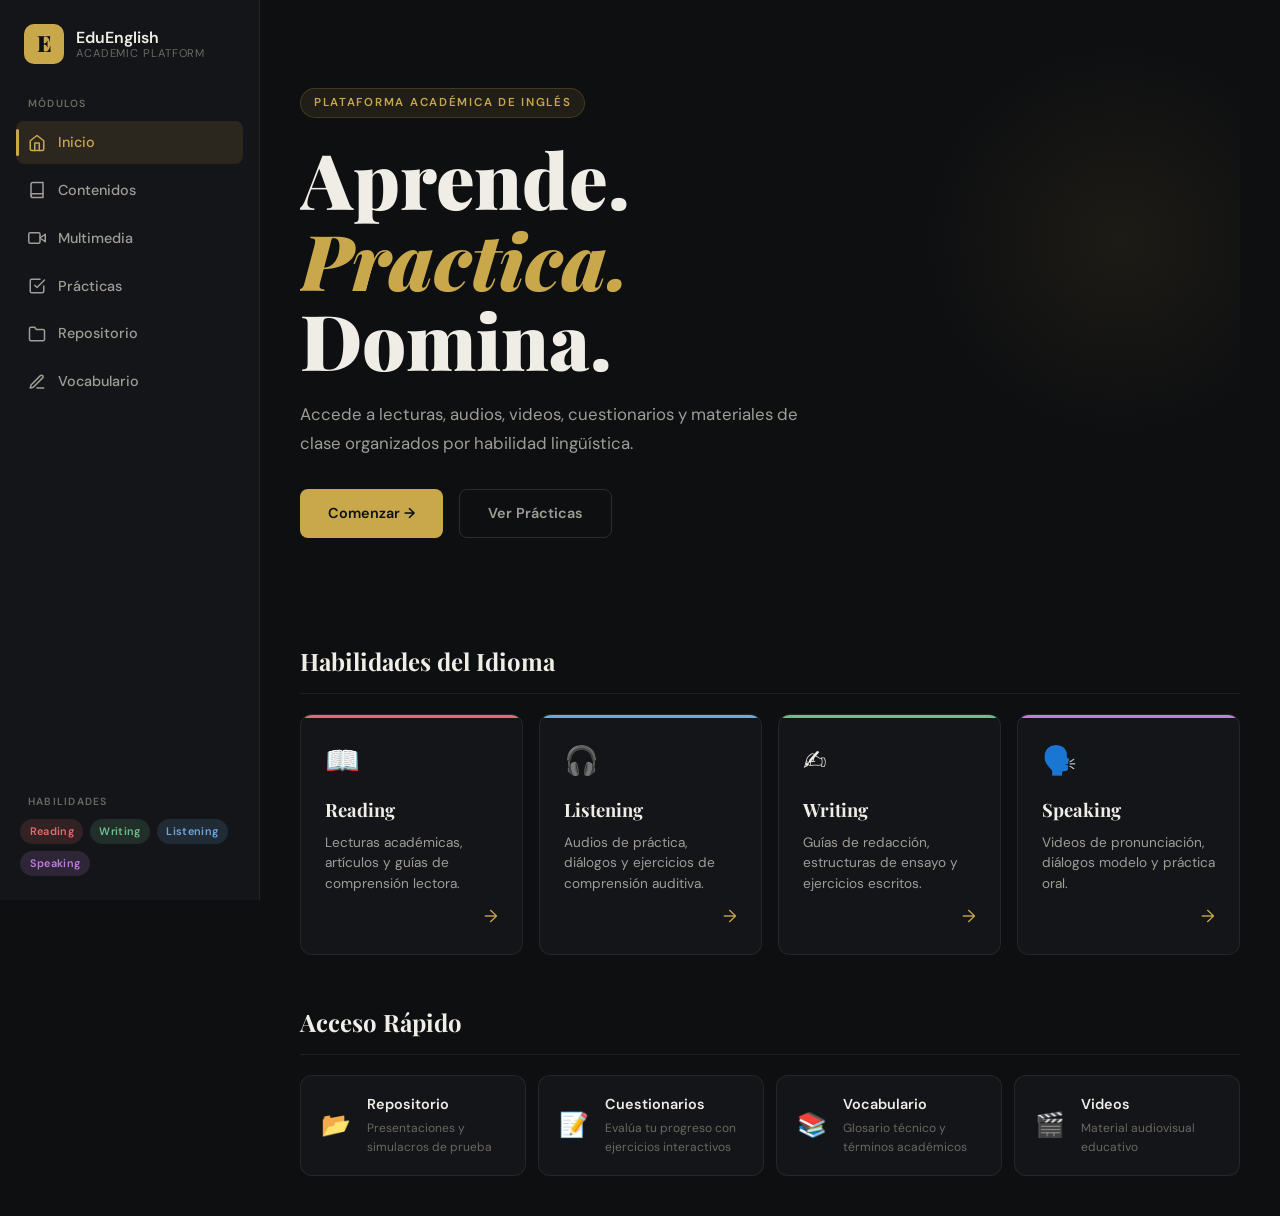
==== html/index.html @ fb6fb3c6 "Add files via upload" ====
<!DOCTYPE html>
<html lang="es">
<head>
  <meta charset="UTF-8" />
  <meta name="viewport" content="width=device-width, initial-scale=1.0" />
  <title>EduEnglish — Plataforma de Inglés Académico</title>
  <link rel="stylesheet" href="/css/styles.css" />
  <link rel="preconnect" href="https://fonts.googleapis.com" />
  <link rel="preconnect" href="https://fonts.gstatic.com" crossorigin />
  <link href="https://fonts.googleapis.com/css2?family=Playfair+Display:ital,wght@0,400;0,700;0,900;1,400&family=DM+Sans:wght@300;400;500;600&family=DM+Mono:wght@400;500&display=swap" rel="stylesheet" />
</head>
<body>


  <aside class="sidebar" id="sidebar">
    <div class="sidebar-logo">
      <span class="logo-mark">E</span>
      <div class="logo-text">
        <span class="logo-title">EduEnglish</span>
        <span class="logo-sub">Academic Platform</span>
      </div>
    </div>

    <nav class="sidebar-nav">
      <span class="nav-label">Módulos</span>
      <a href="/index.html" class="nav-item active">
        <svg viewBox="0 0 24 24"><path d="M3 9l9-7 9 7v11a2 2 0 0 1-2 2H5a2 2 0 0 1-2-2z"/><polyline points="9 22 9 12 15 12 15 22"/></svg>
        Inicio
      </a>
      <a href="/html/contenidos.html" class="nav-item">
        <svg viewBox="0 0 24 24"><path d="M4 19.5A2.5 2.5 0 0 1 6.5 17H20"/><path d="M6.5 2H20v20H6.5A2.5 2.5 0 0 1 4 19.5v-15A2.5 2.5 0 0 1 6.5 2z"/></svg>
        Contenidos
      </a>
      <a href="/html/multimedia.html" class="nav-item">
        <svg viewBox="0 0 24 24"><polygon points="23 7 16 12 23 17 23 7"/><rect x="1" y="5" width="15" height="14" rx="2" ry="2"/></svg>
        Multimedia
      </a>
      <a href="/html/practicas.html" class="nav-item">
        <svg viewBox="0 0 24 24"><path d="M9 11l3 3L22 4"/><path d="M21 12v7a2 2 0 0 1-2 2H5a2 2 0 0 1-2-2V5a2 2 0 0 1 2-2h11"/></svg>
        Prácticas
      </a>
      <a href="/html/repositorio.html" class="nav-item">
        <svg viewBox="0 0 24 24"><path d="M22 19a2 2 0 0 1-2 2H4a2 2 0 0 1-2-2V5a2 2 0 0 1 2-2h5l2 3h9a2 2 0 0 1 2 2z"/></svg>
        Repositorio
      </a>
      <a href="/html/vocabulario.html" class="nav-item">
        <svg viewBox="0 0 24 24"><path d="M12 20h9"/><path d="M16.5 3.5a2.121 2.121 0 0 1 3 3L7 19l-4 1 1-4L16.5 3.5z"/></svg>
        Vocabulario
      </a>
    </nav>

    <div class="sidebar-skills">
      <span class="nav-label">Habilidades</span>
      <div class="skill-badges">
        <span class="badge badge-r">Reading</span>
        <span class="badge badge-w">Writing</span>
        <span class="badge badge-l">Listening</span>
        <span class="badge badge-s">Speaking</span>
      </div>
    </div>
  </aside>


  <header class="topbar">
    <button class="menu-btn" id="menuBtn" aria-label="Abrir menú">
      <span></span><span></span><span></span>
    </button>
    <span class="topbar-title">EduEnglish</span>
    <div class="topbar-right"></div>
  </header>


  <main class="main-content">

  
    <section class="hero">
      <div class="hero-tag">Plataforma Académica de Inglés</div>
      <h1 class="hero-title">Aprende.<br/><em>Practica.</em><br/>Domina.</h1>
      <p class="hero-desc">Accede a lecturas, audios, videos, cuestionarios y materiales de clase organizados por habilidad lingüística.</p>
      <div class="hero-actions">
        <a href="/html/contenidos.html" class="btn btn-primary">Comenzar →</a>
        <a href="/html/practicas.html" class="btn btn-ghost">Ver Prácticas</a>
      </div>
      <div class="hero-deco"></div>
    </section>

   
    <section class="section">
      <h2 class="section-title">Habilidades del Idioma</h2>
      <div class="skills-grid">
        <a href="/html/contenidos.html" class="skill-card skill-reading">
          <div class="skill-icon">📖</div>
          <h3>Reading</h3>
          <p>Lecturas académicas, artículos y guías de comprensión lectora.</p>
          <span class="skill-arrow">→</span>
        </a>
        <a href="/html/multimedia.html" class="skill-card skill-listening">
          <div class="skill-icon">🎧</div>
          <h3>Listening</h3>
          <p>Audios de práctica, diálogos y ejercicios de comprensión auditiva.</p>
          <span class="skill-arrow">→</span>
        </a>
        <a href="/html/practicas.html" class="skill-card skill-writing">
          <div class="skill-icon">✍️</div>
          <h3>Writing</h3>
          <p>Guías de redacción, estructuras de ensayo y ejercicios escritos.</p>
          <span class="skill-arrow">→</span>
        </a>
        <a href="/html/multimedia.html" class="skill-card skill-speaking">
          <div class="skill-icon">🗣️</div>
          <h3>Speaking</h3>
          <p>Videos de pronunciación, diálogos modelo y práctica oral.</p>
          <span class="skill-arrow">→</span>
        </a>
      </div>
    </section>

    <section class="section">
      <h2 class="section-title">Acceso Rápido</h2>
      <div class="quick-grid">
        <a href="/html/repositorio.html" class="quick-card">
          <div class="qc-icon">📂</div>
          <div>
            <h4>Repositorio</h4>
            <p>Presentaciones y simulacros de prueba</p>
          </div>
        </a>
        <a href="/html/practicas.html" class="quick-card">
          <div class="qc-icon">📝</div>
          <div>
            <h4>Cuestionarios</h4>
            <p>Evalúa tu progreso con ejercicios interactivos</p>
          </div>
        </a>
        <a href="/html/vocabulario.html" class="quick-card">
          <div class="qc-icon">📚</div>
          <div>
            <h4>Vocabulario</h4>
            <p>Glosario técnico y términos académicos</p>
          </div>
        </a>
        <a href="/html/multimedia.html" class="quick-card">
          <div class="qc-icon">🎬</div>
          <div>
            <h4>Videos</h4>
            <p>Material audiovisual educativo</p>
          </div>
        </a>
      </div>
    </section>

  </main>

  <div class="sidebar-overlay" id="overlay"></div>
  <script src="/js/scripts.js"></script>
</body>
</html>
---- css/styles.css ----
/* ============================================
   EDUENGLISH — MAIN STYLESHEET
   Design: Editorial / Academic Dark-Gold
   ============================================ */

:root {
  --bg:          #0e0f11;
  --bg-2:        #141518;
  --bg-3:        #1c1d22;
  --bg-4:        #24252c;
  --border:      rgba(255,255,255,0.07);
  --border-2:    rgba(255,255,255,0.12);
  --text-1:      #f0ede6;
  --text-2:      #a09d96;
  --text-3:      #6b6861;
  --gold:        #c9a84c;
  --gold-lt:     #e2c97e;
  --gold-dk:     #9a7a2e;
  --accent-r:    #e06c6c;  /* Reading - red */
  --accent-l:    #6ca8e0;  /* Listening - blue */
  --accent-w:    #6cbe8a;  /* Writing - green */
  --accent-s:    #c07de0;  /* Speaking - purple */
  --sidebar-w:   260px;
  --radius:      12px;
  --radius-sm:   8px;
  --font-display: 'Playfair Display', Georgia, serif;
  --font-body:    'DM Sans', system-ui, sans-serif;
  --font-mono:    'DM Mono', 'Courier New', monospace;
  --shadow:      0 4px 24px rgba(0,0,0,0.4);
  --shadow-lg:   0 8px 48px rgba(0,0,0,0.6);
  --transition:  0.2s cubic-bezier(0.4,0,0.2,1);
}

/* ---- RESET & BASE ---- */
*, *::before, *::after { box-sizing: border-box; margin: 0; padding: 0; }
html { scroll-behavior: smooth; }
body {
  font-family: var(--font-body);
  background: var(--bg);
  color: var(--text-1);
  min-height: 100vh;
  display: flex;
  font-size: 16px;
  line-height: 1.6;
}
a { text-decoration: none; color: inherit; }
img { max-width: 100%; display: block; }
button { cursor: pointer; border: none; background: none; font-family: inherit; }
ul, ol { list-style: none; }

/* ============================================
   SIDEBAR
   ============================================ */
.sidebar {
  width: var(--sidebar-w);
  background: var(--bg-2);
  border-right: 1px solid var(--border);
  display: flex;
  flex-direction: column;
  gap: 2rem;
  padding: 1.5rem 1rem;
  position: fixed;
  top: 0; left: 0;
  height: 100vh;
  overflow-y: auto;
  z-index: 100;
  transition: transform var(--transition);
}

.sidebar-logo {
  display: flex;
  align-items: center;
  gap: 0.75rem;
  padding: 0 0.5rem;
}
.logo-mark {
  width: 40px; height: 40px;
  background: var(--gold);
  color: #0e0f11;
  font-family: var(--font-display);
  font-weight: 900;
  font-size: 1.4rem;
  border-radius: 10px;
  display: grid;
  place-items: center;
  flex-shrink: 0;
}
.logo-text {
  display: flex;
  flex-direction: column;
  line-height: 1.2;
}
.logo-title {
  font-weight: 600;
  font-size: 1rem;
  color: var(--text-1);
}
.logo-sub {
  font-size: 0.7rem;
  color: var(--text-3);
  text-transform: uppercase;
  letter-spacing: 0.08em;
}

.sidebar-nav {
  display: flex;
  flex-direction: column;
  gap: 0.25rem;
}

.nav-label {
  font-size: 0.65rem;
  text-transform: uppercase;
  letter-spacing: 0.12em;
  color: var(--text-3);
  font-weight: 600;
  padding: 0 0.75rem;
  margin-bottom: 0.25rem;
  display: block;
}

.nav-item {
  display: flex;
  align-items: center;
  gap: 0.75rem;
  padding: 0.65rem 0.75rem;
  border-radius: var(--radius-sm);
  color: var(--text-2);
  font-size: 0.9rem;
  font-weight: 500;
  transition: all var(--transition);
  position: relative;
}
.nav-item svg {
  width: 18px; height: 18px;
  stroke: currentColor;
  fill: none;
  stroke-width: 2;
  stroke-linecap: round;
  stroke-linejoin: round;
  flex-shrink: 0;
}
.nav-item:hover {
  background: var(--bg-3);
  color: var(--text-1);
}
.nav-item.active {
  background: rgba(201,168,76,0.12);
  color: var(--gold);
}
.nav-item.active::before {
  content: '';
  position: absolute;
  left: 0;
  top: 20%;
  bottom: 20%;
  width: 3px;
  background: var(--gold);
  border-radius: 2px;
}

.sidebar-skills {
  margin-top: auto;
}
.skill-badges {
  display: flex;
  flex-wrap: wrap;
  gap: 0.4rem;
  padding: 0 0.25rem;
  margin-top: 0.5rem;
}
.badge {
  font-size: 0.68rem;
  font-weight: 600;
  padding: 0.25rem 0.6rem;
  border-radius: 100px;
  letter-spacing: 0.03em;
}
.badge-r { background: rgba(224,108,108,0.15); color: var(--accent-r); }
.badge-l { background: rgba(108,168,224,0.15); color: var(--accent-l); }
.badge-w { background: rgba(108,190,138,0.15); color: var(--accent-w); }
.badge-s { background: rgba(192,125,224,0.15); color: var(--accent-s); }

/* ============================================
   TOPBAR (mobile)
   ============================================ */
.topbar {
  display: none;
  position: fixed;
  top: 0; left: 0; right: 0;
  height: 56px;
  background: var(--bg-2);
  border-bottom: 1px solid var(--border);
  z-index: 200;
  align-items: center;
  justify-content: space-between;
  padding: 0 1rem;
}
.topbar-title {
  font-family: var(--font-display);
  font-weight: 700;
  font-size: 1.1rem;
  color: var(--gold);
}
.menu-btn {
  display: flex;
  flex-direction: column;
  gap: 5px;
  padding: 4px;
}
.menu-btn span {
  display: block;
  width: 22px; height: 2px;
  background: var(--text-1);
  border-radius: 2px;
  transition: all var(--transition);
}

/* ============================================
   MAIN CONTENT
   ============================================ */
.main-content {
  margin-left: var(--sidebar-w);
  flex: 1;
  padding: 2.5rem;
  max-width: 1100px;
  width: 100%;
}

/* ============================================
   HERO
   ============================================ */
.hero {
  position: relative;
  padding: 3rem 0 3.5rem;
  overflow: hidden;
}
.hero-tag {
  display: inline-block;
  font-size: 0.72rem;
  text-transform: uppercase;
  letter-spacing: 0.15em;
  color: var(--gold);
  font-weight: 600;
  background: rgba(201,168,76,0.1);
  padding: 0.3rem 0.8rem;
  border-radius: 100px;
  margin-bottom: 1.25rem;
  border: 1px solid rgba(201,168,76,0.2);
}
.hero-title {
  font-family: var(--font-display);
  font-size: clamp(3rem, 6vw, 5rem);
  font-weight: 900;
  line-height: 1.05;
  color: var(--text-1);
  margin-bottom: 1.25rem;
}
.hero-title em {
  font-style: italic;
  color: var(--gold);
}
.hero-desc {
  font-size: 1.05rem;
  color: var(--text-2);
  max-width: 520px;
  margin-bottom: 2rem;
  line-height: 1.7;
}
.hero-actions {
  display: flex;
  gap: 1rem;
  flex-wrap: wrap;
}
.btn {
  display: inline-flex;
  align-items: center;
  gap: 0.5rem;
  padding: 0.75rem 1.75rem;
  border-radius: var(--radius-sm);
  font-size: 0.9rem;
  font-weight: 600;
  transition: all var(--transition);
}
.btn-primary {
  background: var(--gold);
  color: #0e0f11;
}
.btn-primary:hover {
  background: var(--gold-lt);
  transform: translateY(-1px);
  box-shadow: 0 6px 20px rgba(201,168,76,0.35);
}
.btn-ghost {
  background: transparent;
  color: var(--text-2);
  border: 1px solid var(--border-2);
}
.btn-ghost:hover {
  background: var(--bg-3);
  color: var(--text-1);
}
.hero-deco {
  position: absolute;
  right: -80px;
  top: 0;
  width: 400px; height: 400px;
  background: radial-gradient(circle, rgba(201,168,76,0.08) 0%, transparent 70%);
  pointer-events: none;
}

/* ============================================
   SECTIONS
   ============================================ */
.section {
  margin-top: 3rem;
}
.section-title {
  font-family: var(--font-display);
  font-size: 1.5rem;
  font-weight: 700;
  color: var(--text-1);
  margin-bottom: 1.25rem;
  padding-bottom: 0.75rem;
  border-bottom: 1px solid var(--border);
}

/* ============================================
   SKILLS GRID
   ============================================ */
.skills-grid {
  display: grid;
  grid-template-columns: repeat(auto-fill, minmax(220px, 1fr));
  gap: 1rem;
}
.skill-card {
  background: var(--bg-2);
  border: 1px solid var(--border);
  border-radius: var(--radius);
  padding: 1.5rem;
  display: flex;
  flex-direction: column;
  gap: 0.5rem;
  transition: all var(--transition);
  position: relative;
  overflow: hidden;
}
.skill-card::before {
  content: '';
  position: absolute;
  top: 0; left: 0; right: 0;
  height: 3px;
  border-radius: var(--radius) var(--radius) 0 0;
}
.skill-reading::before  { background: var(--accent-r); }
.skill-listening::before { background: var(--accent-l); }
.skill-writing::before  { background: var(--accent-w); }
.skill-speaking::before { background: var(--accent-s); }

.skill-card:hover {
  border-color: var(--border-2);
  transform: translateY(-3px);
  box-shadow: var(--shadow);
}
.skill-icon {
  font-size: 1.75rem;
  margin-bottom: 0.25rem;
}
.skill-card h3 {
  font-family: var(--font-display);
  font-size: 1.15rem;
  font-weight: 700;
  color: var(--text-1);
}
.skill-card p {
  font-size: 0.85rem;
  color: var(--text-2);
  line-height: 1.5;
  flex: 1;
}
.skill-arrow {
  font-size: 1.1rem;
  color: var(--gold);
  align-self: flex-end;
  transition: transform var(--transition);
}
.skill-card:hover .skill-arrow { transform: translateX(4px); }

/* ============================================
   QUICK ACCESS
   ============================================ */
.quick-grid {
  display: grid;
  grid-template-columns: repeat(auto-fill, minmax(200px, 1fr));
  gap: 0.75rem;
}
.quick-card {
  background: var(--bg-2);
  border: 1px solid var(--border);
  border-radius: var(--radius);
  padding: 1.1rem 1.25rem;
  display: flex;
  align-items: center;
  gap: 1rem;
  transition: all var(--transition);
}
.quick-card:hover {
  border-color: var(--gold-dk);
  background: var(--bg-3);
  transform: translateX(3px);
}
.qc-icon { font-size: 1.5rem; }
.quick-card h4 {
  font-size: 0.9rem;
  font-weight: 600;
  color: var(--text-1);
  margin-bottom: 0.15rem;
}
.quick-card p {
  font-size: 0.75rem;
  color: var(--text-3);
}

/* ============================================
   OVERLAY (mobile)
   ============================================ */
.sidebar-overlay {
  display: none;
  position: fixed;
  inset: 0;
  background: rgba(0,0,0,0.6);
  z-index: 99;
  backdrop-filter: blur(2px);
}

/* ============================================
   PAGE HEADER (inner pages)
   ============================================ */
.page-header {
  padding: 2rem 0 2.5rem;
  border-bottom: 1px solid var(--border);
  margin-bottom: 2.5rem;
}
.page-header .breadcrumb {
  font-size: 0.75rem;
  color: var(--text-3);
  margin-bottom: 0.75rem;
  display: flex;
  gap: 0.5rem;
  align-items: center;
}
.page-header .breadcrumb a { color: var(--gold); }
.page-header .breadcrumb span { opacity: 0.5; }
.page-header h1 {
  font-family: var(--font-display);
  font-size: clamp(1.8rem, 4vw, 2.8rem);
  font-weight: 900;
  line-height: 1.1;
  color: var(--text-1);
  margin-bottom: 0.75rem;
}
.page-header p {
  color: var(--text-2);
  font-size: 1rem;
  max-width: 600px;
}

/* ============================================
   TABS
   ============================================ */
.tabs {
  display: flex;
  gap: 0.25rem;
  padding: 0.25rem;
  background: var(--bg-2);
  border: 1px solid var(--border);
  border-radius: var(--radius-sm);
  width: fit-content;
  flex-wrap: wrap;
  margin-bottom: 2rem;
}
.tab-btn {
  padding: 0.5rem 1.1rem;
  border-radius: 6px;
  font-size: 0.85rem;
  font-weight: 500;
  color: var(--text-2);
  transition: all var(--transition);
}
.tab-btn:hover { color: var(--text-1); }
.tab-btn.active {
  background: var(--bg-4);
  color: var(--text-1);
  box-shadow: 0 1px 4px rgba(0,0,0,0.3);
}
.tab-panel { display: none; }
.tab-panel.active { display: block; }

/* ============================================
   READING CARDS (Contenidos)
   ============================================ */
.content-grid {
  display: grid;
  gap: 1rem;
}
.reading-card {
  background: var(--bg-2);
  border: 1px solid var(--border);
  border-radius: var(--radius);
  padding: 1.5rem;
  transition: all var(--transition);
}
.reading-card:hover {
  border-color: var(--border-2);
  box-shadow: var(--shadow);
}
.reading-card .rc-meta {
  display: flex;
  gap: 0.75rem;
  align-items: center;
  margin-bottom: 0.75rem;
  flex-wrap: wrap;
}
.rc-tag {
  font-size: 0.65rem;
  text-transform: uppercase;
  letter-spacing: 0.1em;
  font-weight: 700;
  padding: 0.2rem 0.55rem;
  border-radius: 100px;
}
.rc-tag.reading  { background: rgba(224,108,108,0.15); color: var(--accent-r); }
.rc-tag.listening{ background: rgba(108,168,224,0.15); color: var(--accent-l); }
.rc-tag.writing  { background: rgba(108,190,138,0.15); color: var(--accent-w); }
.rc-tag.grammar  { background: rgba(201,168,76,0.15);  color: var(--gold); }
.rc-level {
  font-size: 0.75rem;
  color: var(--text-3);
  font-family: var(--font-mono);
}
.reading-card h3 {
  font-family: var(--font-display);
  font-size: 1.15rem;
  font-weight: 700;
  color: var(--text-1);
  margin-bottom: 0.5rem;
  line-height: 1.3;
}
.reading-card .rc-excerpt {
  font-size: 0.875rem;
  color: var(--text-2);
  line-height: 1.65;
  margin-bottom: 1.25rem;
}
.reading-card .rc-body {
  display: none;
  font-size: 0.9rem;
  color: var(--text-2);
  line-height: 1.8;
  margin-bottom: 1.25rem;
  border-top: 1px solid var(--border);
  padding-top: 1.25rem;
}
.reading-card .rc-body p { margin-bottom: 1rem; }
.reading-card .rc-body p:last-child { margin-bottom: 0; }
.rc-actions {
  display: flex;
  gap: 0.75rem;
  align-items: center;
}
.btn-sm {
  padding: 0.45rem 1rem;
  font-size: 0.8rem;
  font-weight: 600;
  border-radius: 6px;
  transition: all var(--transition);
}
.btn-outline {
  border: 1px solid var(--border-2);
  color: var(--text-2);
}
.btn-outline:hover { background: var(--bg-3); color: var(--text-1); }
.btn-gold {
  background: rgba(201,168,76,0.12);
  color: var(--gold);
  border: 1px solid rgba(201,168,76,0.25);
}
.btn-gold:hover { background: rgba(201,168,76,0.2); }

/* ============================================
   MULTIMEDIA (Audio & Video)
   ============================================ */
.media-grid {
  display: grid;
  gap: 1.25rem;
}
.media-card {
  background: var(--bg-2);
  border: 1px solid var(--border);
  border-radius: var(--radius);
  padding: 1.25rem;
  transition: border-color var(--transition);
}
.media-card:hover { border-color: var(--border-2); }
.media-card .mc-header {
  display: flex;
  align-items: flex-start;
  gap: 1rem;
  margin-bottom: 1rem;
}
.mc-thumb {
  width: 56px; height: 56px;
  border-radius: 10px;
  background: var(--bg-4);
  display: grid;
  place-items: center;
  font-size: 1.5rem;
  flex-shrink: 0;
}
.mc-info h3 {
  font-family: var(--font-display);
  font-size: 1rem;
  font-weight: 700;
  color: var(--text-1);
  margin-bottom: 0.2rem;
}
.mc-info p {
  font-size: 0.8rem;
  color: var(--text-3);
}
.mc-desc {
  font-size: 0.85rem;
  color: var(--text-2);
  margin-bottom: 1rem;
}

/* Custom Audio Player */
.audio-player {
  background: var(--bg-3);
  border-radius: var(--radius-sm);
  padding: 1rem;
  display: flex;
  flex-direction: column;
  gap: 0.75rem;
}
.ap-controls {
  display: flex;
  align-items: center;
  gap: 0.75rem;
}
.ap-play-btn {
  width: 40px; height: 40px;
  border-radius: 50%;
  background: var(--gold);
  color: #0e0f11;
  display: grid;
  place-items: center;
  flex-shrink: 0;
  transition: all var(--transition);
  font-size: 1rem;
}
.ap-play-btn:hover {
  background: var(--gold-lt);
  transform: scale(1.05);
}
.ap-timeline {
  flex: 1;
  display: flex;
  flex-direction: column;
  gap: 0.35rem;
}
.ap-progress {
  width: 100%;
  height: 4px;
  background: var(--bg-4);
  border-radius: 4px;
  cursor: pointer;
  appearance: none;
  -webkit-appearance: none;
}
.ap-progress::-webkit-slider-thumb {
  -webkit-appearance: none;
  width: 12px; height: 12px;
  border-radius: 50%;
  background: var(--gold);
  cursor: pointer;
}
.ap-time {
  display: flex;
  justify-content: space-between;
  font-size: 0.7rem;
  font-family: var(--font-mono);
  color: var(--text-3);
}
.ap-volume {
  width: 70px;
  height: 4px;
  background: var(--bg-4);
  border-radius: 4px;
  cursor: pointer;
  appearance: none;
  -webkit-appearance: none;
}
.ap-volume::-webkit-slider-thumb {
  -webkit-appearance: none;
  width: 10px; height: 10px;
  border-radius: 50%;
  background: var(--text-2);
  cursor: pointer;
}
.ap-source {
  display: block;
  width: 100%;
}

/* Video Player */
.video-wrapper {
  position: relative;
  border-radius: var(--radius-sm);
  overflow: hidden;
  background: #000;
  aspect-ratio: 16/9;
}
.video-wrapper video,
.video-wrapper iframe {
  width: 100%;
  height: 100%;
  border: none;
  display: block;
}

/* ============================================
   QUIZ / PRACTICAS
   ============================================ */
.quiz-card {
  background: var(--bg-2);
  border: 1px solid var(--border);
  border-radius: var(--radius);
  padding: 1.75rem;
  margin-bottom: 1.25rem;
}
.quiz-num {
  font-size: 0.7rem;
  font-family: var(--font-mono);
  color: var(--gold);
  text-transform: uppercase;
  letter-spacing: 0.1em;
  margin-bottom: 0.5rem;
}
.quiz-card h3 {
  font-size: 1rem;
  font-weight: 600;
  color: var(--text-1);
  margin-bottom: 1.25rem;
  line-height: 1.5;
}
.options-list {
  display: flex;
  flex-direction: column;
  gap: 0.6rem;
  margin-bottom: 1.25rem;
}
.option-btn {
  display: flex;
  align-items: center;
  gap: 0.75rem;
  padding: 0.75rem 1rem;
  background: var(--bg-3);
  border: 1px solid var(--border);
  border-radius: var(--radius-sm);
  font-size: 0.9rem;
  color: var(--text-2);
  text-align: left;
  transition: all var(--transition);
  cursor: pointer;
  width: 100%;
}
.option-btn:hover {
  border-color: var(--border-2);
  color: var(--text-1);
  background: var(--bg-4);
}
.option-btn.selected {
  border-color: var(--gold);
  color: var(--gold);
  background: rgba(201,168,76,0.07);
}
.option-btn.correct {
  border-color: var(--accent-w);
  color: var(--accent-w);
  background: rgba(108,190,138,0.08);
}
.option-btn.wrong {
  border-color: var(--accent-r);
  color: var(--accent-r);
  background: rgba(224,108,108,0.08);
}
.option-letter {
  width: 26px; height: 26px;
  border: 1px solid currentColor;
  border-radius: 50%;
  display: grid;
  place-items: center;
  font-size: 0.75rem;
  font-weight: 700;
  flex-shrink: 0;
}

/* Fill in the blank */
.fill-blank {
  display: flex;
  flex-direction: column;
  gap: 0.5rem;
}
.fill-blank .sentence {
  font-size: 1rem;
  color: var(--text-1);
  line-height: 1.8;
  margin-bottom: 0.5rem;
}
.blank-input {
  padding: 0.6rem 1rem;
  background: var(--bg-3);
  border: 1px solid var(--border-2);
  border-radius: var(--radius-sm);
  color: var(--text-1);
  font-family: var(--font-body);
  font-size: 0.95rem;
  width: 100%;
  outline: none;
  transition: border-color var(--transition);
}
.blank-input:focus { border-color: var(--gold); }
.blank-input.correct { border-color: var(--accent-w); }
.blank-input.wrong   { border-color: var(--accent-r); }

.quiz-feedback {
  font-size: 0.85rem;
  padding: 0.6rem 1rem;
  border-radius: var(--radius-sm);
  margin-bottom: 1rem;
  display: none;
}
.quiz-feedback.correct {
  background: rgba(108,190,138,0.1);
  color: var(--accent-w);
  border: 1px solid rgba(108,190,138,0.2);
}
.quiz-feedback.wrong {
  background: rgba(224,108,108,0.1);
  color: var(--accent-r);
  border: 1px solid rgba(224,108,108,0.2);
}

.quiz-score-bar {
  background: var(--bg-2);
  border: 1px solid var(--border);
  border-radius: var(--radius);
  padding: 1.25rem 1.5rem;
  display: flex;
  align-items: center;
  gap: 1.25rem;
  margin-bottom: 2rem;
  flex-wrap: wrap;
}
.qs-label { font-size: 0.85rem; color: var(--text-2); }
.qs-score {
  font-family: var(--font-display);
  font-size: 2rem;
  font-weight: 900;
  color: var(--gold);
}
.qs-sub { font-size: 0.75rem; color: var(--text-3); font-family: var(--font-mono); }

/* ============================================
   REPOSITORY
   ============================================ */
.repo-grid {
  display: grid;
  grid-template-columns: repeat(auto-fill, minmax(240px, 1fr));
  gap: 1rem;
}
.repo-card {
  background: var(--bg-2);
  border: 1px solid var(--border);
  border-radius: var(--radius);
  padding: 1.25rem;
  display: flex;
  flex-direction: column;
  gap: 0.75rem;
  transition: all var(--transition);
}
.repo-card:hover {
  border-color: var(--border-2);
  transform: translateY(-2px);
  box-shadow: var(--shadow);
}
.repo-file-icon {
  width: 48px; height: 48px;
  border-radius: 10px;
  display: grid;
  place-items: center;
  font-size: 1.4rem;
}
.icon-pdf   { background: rgba(224,108,108,0.15); }
.icon-pptx  { background: rgba(224,108,108,0.1); }
.icon-docx  { background: rgba(108,168,224,0.15); }
.icon-link  { background: rgba(201,168,76,0.15); }
.icon-quiz  { background: rgba(108,190,138,0.15); }
.repo-card h4 {
  font-size: 0.95rem;
  font-weight: 600;
  color: var(--text-1);
  line-height: 1.3;
}
.repo-card p {
  font-size: 0.8rem;
  color: var(--text-3);
  flex: 1;
}
.repo-meta {
  display: flex;
  justify-content: space-between;
  align-items: center;
  font-size: 0.72rem;
  color: var(--text-3);
  font-family: var(--font-mono);
  padding-top: 0.5rem;
  border-top: 1px solid var(--border);
}
.repo-download {
  display: inline-flex;
  align-items: center;
  gap: 0.35rem;
  font-size: 0.78rem;
  font-weight: 600;
  color: var(--gold);
  padding: 0.35rem 0.75rem;
  border: 1px solid rgba(201,168,76,0.25);
  border-radius: 6px;
  transition: all var(--transition);
}
.repo-download:hover { background: rgba(201,168,76,0.1); }

/* ============================================
   VOCABULARY
   ============================================ */
.vocab-search-bar {
  display: flex;
  gap: 0.75rem;
  margin-bottom: 1.5rem;
  flex-wrap: wrap;
}
.vocab-search-bar input {
  flex: 1;
  min-width: 200px;
  padding: 0.65rem 1.1rem;
  background: var(--bg-2);
  border: 1px solid var(--border-2);
  border-radius: var(--radius-sm);
  color: var(--text-1);
  font-family: var(--font-body);
  font-size: 0.9rem;
  outline: none;
  transition: border-color var(--transition);
}
.vocab-search-bar input:focus { border-color: var(--gold); }
.vocab-search-bar input::placeholder { color: var(--text-3); }

.vocab-grid {
  display: grid;
  grid-template-columns: repeat(auto-fill, minmax(280px, 1fr));
  gap: 0.75rem;
}
.vocab-card {
  background: var(--bg-2);
  border: 1px solid var(--border);
  border-radius: var(--radius);
  padding: 1.1rem 1.25rem;
  transition: all var(--transition);
}
.vocab-card:hover { border-color: var(--border-2); }
.vocab-word {
  font-family: var(--font-display);
  font-size: 1.2rem;
  font-weight: 700;
  color: var(--text-1);
  margin-bottom: 0.15rem;
}
.vocab-pron {
  font-family: var(--font-mono);
  font-size: 0.75rem;
  color: var(--gold);
  margin-bottom: 0.5rem;
}
.vocab-type {
  font-size: 0.7rem;
  text-transform: uppercase;
  letter-spacing: 0.08em;
  color: var(--text-3);
  margin-bottom: 0.4rem;
}
.vocab-def {
  font-size: 0.85rem;
  color: var(--text-2);
  margin-bottom: 0.5rem;
  line-height: 1.5;
}
.vocab-ex {
  font-size: 0.8rem;
  color: var(--text-3);
  font-style: italic;
  line-height: 1.5;
  padding-left: 0.75rem;
  border-left: 2px solid var(--border-2);
}
.vocab-hidden { display: none; }

/* ============================================
   ALERTS / INFO BOXES
   ============================================ */
.info-box {
  padding: 1rem 1.25rem;
  border-radius: var(--radius-sm);
  font-size: 0.875rem;
  line-height: 1.6;
  margin-bottom: 1.5rem;
  display: flex;
  gap: 0.75rem;
  align-items: flex-start;
}
.info-box.tip {
  background: rgba(201,168,76,0.08);
  border: 1px solid rgba(201,168,76,0.2);
  color: var(--text-2);
}
.info-box .ib-icon { font-size: 1rem; flex-shrink: 0; margin-top: 1px; }

/* ============================================
   EMPTY PLACEHOLDER
   ============================================ */
.empty-placeholder {
  text-align: center;
  padding: 3rem 2rem;
  color: var(--text-3);
}
.empty-placeholder .ep-icon { font-size: 3rem; margin-bottom: 1rem; }
.empty-placeholder h3 { font-size: 1rem; color: var(--text-2); margin-bottom: 0.5rem; }
.empty-placeholder p { font-size: 0.85rem; }

/* ============================================
   DIVIDER
   ============================================ */
.divider {
  border: none;
  border-top: 1px solid var(--border);
  margin: 2rem 0;
}

/* ============================================
   SCROLLBAR
   ============================================ */
::-webkit-scrollbar { width: 6px; }
::-webkit-scrollbar-track { background: transparent; }
::-webkit-scrollbar-thumb { background: var(--bg-4); border-radius: 3px; }
::-webkit-scrollbar-thumb:hover { background: var(--border-2); }

/* ============================================
   RESPONSIVE
   ============================================ */
@media (max-width: 900px) {
  .sidebar {
    transform: translateX(-100%);
  }
  .sidebar.open {
    transform: translateX(0);
  }
  .sidebar-overlay.open {
    display: block;
  }
  .topbar { display: flex; }
  .main-content {
    margin-left: 0;
    padding: 1.5rem 1.25rem;
    margin-top: 56px;
  }
  .hero-title { font-size: 2.8rem; }
}

@media (max-width: 600px) {
  .main-content { padding: 1.25rem 1rem; }
  .hero { padding: 2rem 0 2.5rem; }
  .hero-title { font-size: 2.2rem; }
  .skills-grid { grid-template-columns: 1fr 1fr; }
  .quick-grid { grid-template-columns: 1fr 1fr; }
  .repo-grid { grid-template-columns: 1fr; }
  .vocab-grid { grid-template-columns: 1fr; }
  .tabs { width: 100%; }
  .tab-btn { flex: 1; text-align: center; }
}

@media (max-width: 400px) {
  .skills-grid { grid-template-columns: 1fr; }
  .quick-grid { grid-template-columns: 1fr; }
}
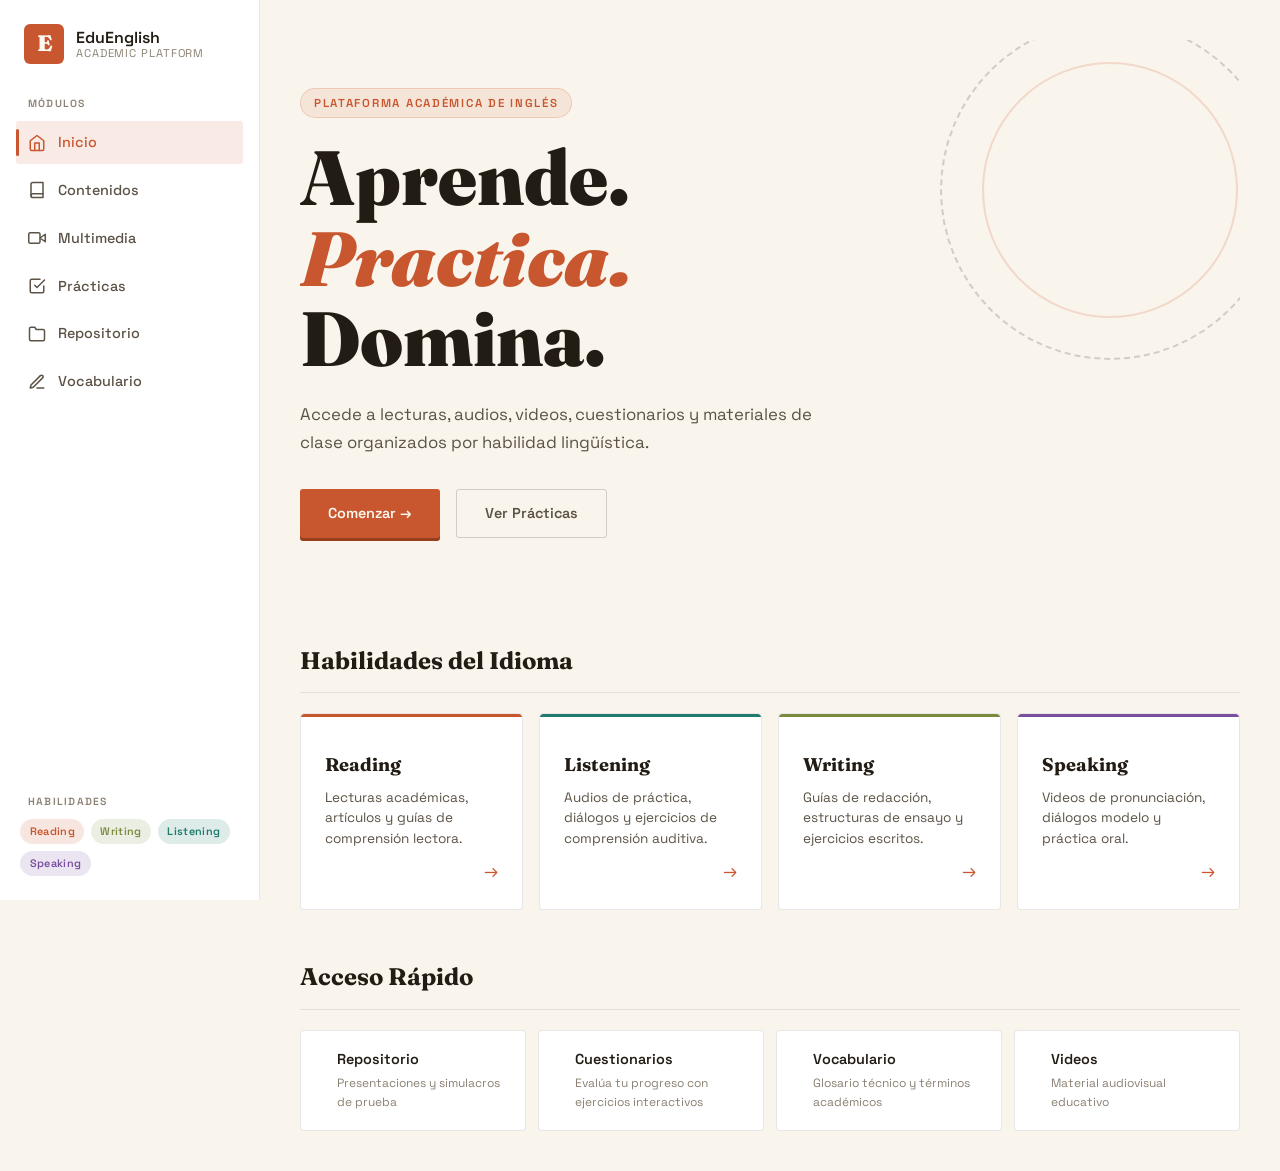
==== commit 21adf6f5: "Add files via upload" ====
--- a/html/index.html
+++ b/html/index.html
@@ -7,7 +7,7 @@
   <link rel="stylesheet" href="/css/styles.css" />
   <link rel="preconnect" href="https://fonts.googleapis.com" />
   <link rel="preconnect" href="https://fonts.gstatic.com" crossorigin />
-  <link href="https://fonts.googleapis.com/css2?family=Playfair+Display:ital,wght@0,400;0,700;0,900;1,400&family=DM+Sans:wght@300;400;500;600&family=DM+Mono:wght@400;500&display=swap" rel="stylesheet" />
+  <link href="https://fonts.googleapis.com/css2?family=Fraunces:ital,opsz,wght@0,9..144,400;0,9..144,600;0,9..144,700;0,9..144,900;1,9..144,400;1,9..144,500&family=Space+Grotesk:wght@300;400;500;600;700&family=JetBrains+Mono:wght@400;500&display=swap" rel="stylesheet" />
 </head>
 <body>
 
@@ -89,25 +89,25 @@
       <h2 class="section-title">Habilidades del Idioma</h2>
       <div class="skills-grid">
         <a href="/html/contenidos.html" class="skill-card skill-reading">
-          <div class="skill-icon">📖</div>
+          <div class="skill-icon"></div>
           <h3>Reading</h3>
           <p>Lecturas académicas, artículos y guías de comprensión lectora.</p>
           <span class="skill-arrow">→</span>
         </a>
         <a href="/html/multimedia.html" class="skill-card skill-listening">
-          <div class="skill-icon">🎧</div>
+          <div class="skill-icon"></div>
           <h3>Listening</h3>
           <p>Audios de práctica, diálogos y ejercicios de comprensión auditiva.</p>
           <span class="skill-arrow">→</span>
         </a>
         <a href="/html/practicas.html" class="skill-card skill-writing">
-          <div class="skill-icon">✍️</div>
+          <div class="skill-icon"></div>
           <h3>Writing</h3>
           <p>Guías de redacción, estructuras de ensayo y ejercicios escritos.</p>
           <span class="skill-arrow">→</span>
         </a>
         <a href="/html/multimedia.html" class="skill-card skill-speaking">
-          <div class="skill-icon">🗣️</div>
+          <div class="skill-icon"></div>
           <h3>Speaking</h3>
           <p>Videos de pronunciación, diálogos modelo y práctica oral.</p>
           <span class="skill-arrow">→</span>
@@ -119,28 +119,28 @@
       <h2 class="section-title">Acceso Rápido</h2>
       <div class="quick-grid">
         <a href="/html/repositorio.html" class="quick-card">
-          <div class="qc-icon">📂</div>
+          <div class="qc-icon"></div>
           <div>
             <h4>Repositorio</h4>
             <p>Presentaciones y simulacros de prueba</p>
           </div>
         </a>
         <a href="/html/practicas.html" class="quick-card">
-          <div class="qc-icon">📝</div>
+          <div class="qc-icon"></div>
           <div>
             <h4>Cuestionarios</h4>
             <p>Evalúa tu progreso con ejercicios interactivos</p>
           </div>
         </a>
         <a href="/html/vocabulario.html" class="quick-card">
-          <div class="qc-icon">📚</div>
+          <div class="qc-icon"></div>
           <div>
             <h4>Vocabulario</h4>
             <p>Glosario técnico y términos académicos</p>
           </div>
         </a>
         <a href="/html/multimedia.html" class="quick-card">
-          <div class="qc-icon">🎬</div>
+          <div class="qc-icon"></div>
           <div>
             <h4>Videos</h4>
             <p>Material audiovisual educativo</p>
--- a/css/styles.css
+++ b/css/styles.css
@@ -1,1105 +1,1119 @@
-/* ============================================
-   EDUENGLISH — MAIN STYLESHEET
-   Design: Editorial / Academic Dark-Gold
-   ============================================ */
-
-:root {
-  --bg:          #0e0f11;
-  --bg-2:        #141518;
-  --bg-3:        #1c1d22;
-  --bg-4:        #24252c;
-  --border:      rgba(255,255,255,0.07);
-  --border-2:    rgba(255,255,255,0.12);
-  --text-1:      #f0ede6;
-  --text-2:      #a09d96;
-  --text-3:      #6b6861;
-  --gold:        #c9a84c;
-  --gold-lt:     #e2c97e;
-  --gold-dk:     #9a7a2e;
-  --accent-r:    #e06c6c;  /* Reading - red */
-  --accent-l:    #6ca8e0;  /* Listening - blue */
-  --accent-w:    #6cbe8a;  /* Writing - green */
-  --accent-s:    #c07de0;  /* Speaking - purple */
-  --sidebar-w:   260px;
-  --radius:      12px;
-  --radius-sm:   8px;
-  --font-display: 'Playfair Display', Georgia, serif;
-  --font-body:    'DM Sans', system-ui, sans-serif;
-  --font-mono:    'DM Mono', 'Courier New', monospace;
-  --shadow:      0 4px 24px rgba(0,0,0,0.4);
-  --shadow-lg:   0 8px 48px rgba(0,0,0,0.6);
-  --transition:  0.2s cubic-bezier(0.4,0,0.2,1);
-}
-
-/* ---- RESET & BASE ---- */
-*, *::before, *::after { box-sizing: border-box; margin: 0; padding: 0; }
-html { scroll-behavior: smooth; }
-body {
-  font-family: var(--font-body);
-  background: var(--bg);
-  color: var(--text-1);
-  min-height: 100vh;
-  display: flex;
-  font-size: 16px;
-  line-height: 1.6;
-}
-a { text-decoration: none; color: inherit; }
-img { max-width: 100%; display: block; }
-button { cursor: pointer; border: none; background: none; font-family: inherit; }
-ul, ol { list-style: none; }
-
-/* ============================================
-   SIDEBAR
-   ============================================ */
-.sidebar {
-  width: var(--sidebar-w);
-  background: var(--bg-2);
-  border-right: 1px solid var(--border);
-  display: flex;
-  flex-direction: column;
-  gap: 2rem;
-  padding: 1.5rem 1rem;
-  position: fixed;
-  top: 0; left: 0;
-  height: 100vh;
-  overflow-y: auto;
-  z-index: 100;
-  transition: transform var(--transition);
-}
-
-.sidebar-logo {
-  display: flex;
-  align-items: center;
-  gap: 0.75rem;
-  padding: 0 0.5rem;
-}
-.logo-mark {
-  width: 40px; height: 40px;
-  background: var(--gold);
-  color: #0e0f11;
-  font-family: var(--font-display);
-  font-weight: 900;
-  font-size: 1.4rem;
-  border-radius: 10px;
-  display: grid;
-  place-items: center;
-  flex-shrink: 0;
-}
-.logo-text {
-  display: flex;
-  flex-direction: column;
-  line-height: 1.2;
-}
-.logo-title {
-  font-weight: 600;
-  font-size: 1rem;
-  color: var(--text-1);
-}
-.logo-sub {
-  font-size: 0.7rem;
-  color: var(--text-3);
-  text-transform: uppercase;
-  letter-spacing: 0.08em;
-}
-
-.sidebar-nav {
-  display: flex;
-  flex-direction: column;
-  gap: 0.25rem;
-}
-
-.nav-label {
-  font-size: 0.65rem;
-  text-transform: uppercase;
-  letter-spacing: 0.12em;
-  color: var(--text-3);
-  font-weight: 600;
-  padding: 0 0.75rem;
-  margin-bottom: 0.25rem;
-  display: block;
-}
-
-.nav-item {
-  display: flex;
-  align-items: center;
-  gap: 0.75rem;
-  padding: 0.65rem 0.75rem;
-  border-radius: var(--radius-sm);
-  color: var(--text-2);
-  font-size: 0.9rem;
-  font-weight: 500;
-  transition: all var(--transition);
-  position: relative;
-}
-.nav-item svg {
-  width: 18px; height: 18px;
-  stroke: currentColor;
-  fill: none;
-  stroke-width: 2;
-  stroke-linecap: round;
-  stroke-linejoin: round;
-  flex-shrink: 0;
-}
-.nav-item:hover {
-  background: var(--bg-3);
-  color: var(--text-1);
-}
-.nav-item.active {
-  background: rgba(201,168,76,0.12);
-  color: var(--gold);
-}
-.nav-item.active::before {
-  content: '';
-  position: absolute;
-  left: 0;
-  top: 20%;
-  bottom: 20%;
-  width: 3px;
-  background: var(--gold);
-  border-radius: 2px;
-}
-
-.sidebar-skills {
-  margin-top: auto;
-}
-.skill-badges {
-  display: flex;
-  flex-wrap: wrap;
-  gap: 0.4rem;
-  padding: 0 0.25rem;
-  margin-top: 0.5rem;
-}
-.badge {
-  font-size: 0.68rem;
-  font-weight: 600;
-  padding: 0.25rem 0.6rem;
-  border-radius: 100px;
-  letter-spacing: 0.03em;
-}
-.badge-r { background: rgba(224,108,108,0.15); color: var(--accent-r); }
-.badge-l { background: rgba(108,168,224,0.15); color: var(--accent-l); }
-.badge-w { background: rgba(108,190,138,0.15); color: var(--accent-w); }
-.badge-s { background: rgba(192,125,224,0.15); color: var(--accent-s); }
-
-/* ============================================
-   TOPBAR (mobile)
-   ============================================ */
-.topbar {
-  display: none;
-  position: fixed;
-  top: 0; left: 0; right: 0;
-  height: 56px;
-  background: var(--bg-2);
-  border-bottom: 1px solid var(--border);
-  z-index: 200;
-  align-items: center;
-  justify-content: space-between;
-  padding: 0 1rem;
-}
-.topbar-title {
-  font-family: var(--font-display);
-  font-weight: 700;
-  font-size: 1.1rem;
-  color: var(--gold);
-}
-.menu-btn {
-  display: flex;
-  flex-direction: column;
-  gap: 5px;
-  padding: 4px;
-}
-.menu-btn span {
-  display: block;
-  width: 22px; height: 2px;
-  background: var(--text-1);
-  border-radius: 2px;
-  transition: all var(--transition);
-}
-
-/* ============================================
-   MAIN CONTENT
-   ============================================ */
-.main-content {
-  margin-left: var(--sidebar-w);
-  flex: 1;
-  padding: 2.5rem;
-  max-width: 1100px;
-  width: 100%;
-}
-
-/* ============================================
-   HERO
-   ============================================ */
-.hero {
-  position: relative;
-  padding: 3rem 0 3.5rem;
-  overflow: hidden;
-}
-.hero-tag {
-  display: inline-block;
-  font-size: 0.72rem;
-  text-transform: uppercase;
-  letter-spacing: 0.15em;
-  color: var(--gold);
-  font-weight: 600;
-  background: rgba(201,168,76,0.1);
-  padding: 0.3rem 0.8rem;
-  border-radius: 100px;
-  margin-bottom: 1.25rem;
-  border: 1px solid rgba(201,168,76,0.2);
-}
-.hero-title {
-  font-family: var(--font-display);
-  font-size: clamp(3rem, 6vw, 5rem);
-  font-weight: 900;
-  line-height: 1.05;
-  color: var(--text-1);
-  margin-bottom: 1.25rem;
-}
-.hero-title em {
-  font-style: italic;
-  color: var(--gold);
-}
-.hero-desc {
-  font-size: 1.05rem;
-  color: var(--text-2);
-  max-width: 520px;
-  margin-bottom: 2rem;
-  line-height: 1.7;
-}
-.hero-actions {
-  display: flex;
-  gap: 1rem;
-  flex-wrap: wrap;
-}
-.btn {
-  display: inline-flex;
-  align-items: center;
-  gap: 0.5rem;
-  padding: 0.75rem 1.75rem;
-  border-radius: var(--radius-sm);
-  font-size: 0.9rem;
-  font-weight: 600;
-  transition: all var(--transition);
-}
-.btn-primary {
-  background: var(--gold);
-  color: #0e0f11;
-}
-.btn-primary:hover {
-  background: var(--gold-lt);
-  transform: translateY(-1px);
-  box-shadow: 0 6px 20px rgba(201,168,76,0.35);
-}
-.btn-ghost {
-  background: transparent;
-  color: var(--text-2);
-  border: 1px solid var(--border-2);
-}
-.btn-ghost:hover {
-  background: var(--bg-3);
-  color: var(--text-1);
-}
-.hero-deco {
-  position: absolute;
-  right: -80px;
-  top: 0;
-  width: 400px; height: 400px;
-  background: radial-gradient(circle, rgba(201,168,76,0.08) 0%, transparent 70%);
-  pointer-events: none;
-}
-
-/* ============================================
-   SECTIONS
-   ============================================ */
-.section {
-  margin-top: 3rem;
-}
-.section-title {
-  font-family: var(--font-display);
-  font-size: 1.5rem;
-  font-weight: 700;
-  color: var(--text-1);
-  margin-bottom: 1.25rem;
-  padding-bottom: 0.75rem;
-  border-bottom: 1px solid var(--border);
-}
-
-/* ============================================
-   SKILLS GRID
-   ============================================ */
-.skills-grid {
-  display: grid;
-  grid-template-columns: repeat(auto-fill, minmax(220px, 1fr));
-  gap: 1rem;
-}
-.skill-card {
-  background: var(--bg-2);
-  border: 1px solid var(--border);
-  border-radius: var(--radius);
-  padding: 1.5rem;
-  display: flex;
-  flex-direction: column;
-  gap: 0.5rem;
-  transition: all var(--transition);
-  position: relative;
-  overflow: hidden;
-}
-.skill-card::before {
-  content: '';
-  position: absolute;
-  top: 0; left: 0; right: 0;
-  height: 3px;
-  border-radius: var(--radius) var(--radius) 0 0;
-}
-.skill-reading::before  { background: var(--accent-r); }
-.skill-listening::before { background: var(--accent-l); }
-.skill-writing::before  { background: var(--accent-w); }
-.skill-speaking::before { background: var(--accent-s); }
-
-.skill-card:hover {
-  border-color: var(--border-2);
-  transform: translateY(-3px);
-  box-shadow: var(--shadow);
-}
-.skill-icon {
-  font-size: 1.75rem;
-  margin-bottom: 0.25rem;
-}
-.skill-card h3 {
-  font-family: var(--font-display);
-  font-size: 1.15rem;
-  font-weight: 700;
-  color: var(--text-1);
-}
-.skill-card p {
-  font-size: 0.85rem;
-  color: var(--text-2);
-  line-height: 1.5;
-  flex: 1;
-}
-.skill-arrow {
-  font-size: 1.1rem;
-  color: var(--gold);
-  align-self: flex-end;
-  transition: transform var(--transition);
-}
-.skill-card:hover .skill-arrow { transform: translateX(4px); }
-
-/* ============================================
-   QUICK ACCESS
-   ============================================ */
-.quick-grid {
-  display: grid;
-  grid-template-columns: repeat(auto-fill, minmax(200px, 1fr));
-  gap: 0.75rem;
-}
-.quick-card {
-  background: var(--bg-2);
-  border: 1px solid var(--border);
-  border-radius: var(--radius);
-  padding: 1.1rem 1.25rem;
-  display: flex;
-  align-items: center;
-  gap: 1rem;
-  transition: all var(--transition);
-}
-.quick-card:hover {
-  border-color: var(--gold-dk);
-  background: var(--bg-3);
-  transform: translateX(3px);
-}
-.qc-icon { font-size: 1.5rem; }
-.quick-card h4 {
-  font-size: 0.9rem;
-  font-weight: 600;
-  color: var(--text-1);
-  margin-bottom: 0.15rem;
-}
-.quick-card p {
-  font-size: 0.75rem;
-  color: var(--text-3);
-}
-
-/* ============================================
-   OVERLAY (mobile)
-   ============================================ */
-.sidebar-overlay {
-  display: none;
-  position: fixed;
-  inset: 0;
-  background: rgba(0,0,0,0.6);
-  z-index: 99;
-  backdrop-filter: blur(2px);
-}
-
-/* ============================================
-   PAGE HEADER (inner pages)
-   ============================================ */
-.page-header {
-  padding: 2rem 0 2.5rem;
-  border-bottom: 1px solid var(--border);
-  margin-bottom: 2.5rem;
-}
-.page-header .breadcrumb {
-  font-size: 0.75rem;
-  color: var(--text-3);
-  margin-bottom: 0.75rem;
-  display: flex;
-  gap: 0.5rem;
-  align-items: center;
-}
-.page-header .breadcrumb a { color: var(--gold); }
-.page-header .breadcrumb span { opacity: 0.5; }
-.page-header h1 {
-  font-family: var(--font-display);
-  font-size: clamp(1.8rem, 4vw, 2.8rem);
-  font-weight: 900;
-  line-height: 1.1;
-  color: var(--text-1);
-  margin-bottom: 0.75rem;
-}
-.page-header p {
-  color: var(--text-2);
-  font-size: 1rem;
-  max-width: 600px;
-}
-
-/* ============================================
-   TABS
-   ============================================ */
-.tabs {
-  display: flex;
-  gap: 0.25rem;
-  padding: 0.25rem;
-  background: var(--bg-2);
-  border: 1px solid var(--border);
-  border-radius: var(--radius-sm);
-  width: fit-content;
-  flex-wrap: wrap;
-  margin-bottom: 2rem;
-}
-.tab-btn {
-  padding: 0.5rem 1.1rem;
-  border-radius: 6px;
-  font-size: 0.85rem;
-  font-weight: 500;
-  color: var(--text-2);
-  transition: all var(--transition);
-}
-.tab-btn:hover { color: var(--text-1); }
-.tab-btn.active {
-  background: var(--bg-4);
-  color: var(--text-1);
-  box-shadow: 0 1px 4px rgba(0,0,0,0.3);
-}
-.tab-panel { display: none; }
-.tab-panel.active { display: block; }
-
-/* ============================================
-   READING CARDS (Contenidos)
-   ============================================ */
-.content-grid {
-  display: grid;
-  gap: 1rem;
-}
-.reading-card {
-  background: var(--bg-2);
-  border: 1px solid var(--border);
-  border-radius: var(--radius);
-  padding: 1.5rem;
-  transition: all var(--transition);
-}
-.reading-card:hover {
-  border-color: var(--border-2);
-  box-shadow: var(--shadow);
-}
-.reading-card .rc-meta {
-  display: flex;
-  gap: 0.75rem;
-  align-items: center;
-  margin-bottom: 0.75rem;
-  flex-wrap: wrap;
-}
-.rc-tag {
-  font-size: 0.65rem;
-  text-transform: uppercase;
-  letter-spacing: 0.1em;
-  font-weight: 700;
-  padding: 0.2rem 0.55rem;
-  border-radius: 100px;
-}
-.rc-tag.reading  { background: rgba(224,108,108,0.15); color: var(--accent-r); }
-.rc-tag.listening{ background: rgba(108,168,224,0.15); color: var(--accent-l); }
-.rc-tag.writing  { background: rgba(108,190,138,0.15); color: var(--accent-w); }
-.rc-tag.grammar  { background: rgba(201,168,76,0.15);  color: var(--gold); }
-.rc-level {
-  font-size: 0.75rem;
-  color: var(--text-3);
-  font-family: var(--font-mono);
-}
-.reading-card h3 {
-  font-family: var(--font-display);
-  font-size: 1.15rem;
-  font-weight: 700;
-  color: var(--text-1);
-  margin-bottom: 0.5rem;
-  line-height: 1.3;
-}
-.reading-card .rc-excerpt {
-  font-size: 0.875rem;
-  color: var(--text-2);
-  line-height: 1.65;
-  margin-bottom: 1.25rem;
-}
-.reading-card .rc-body {
-  display: none;
-  font-size: 0.9rem;
-  color: var(--text-2);
-  line-height: 1.8;
-  margin-bottom: 1.25rem;
-  border-top: 1px solid var(--border);
-  padding-top: 1.25rem;
-}
-.reading-card .rc-body p { margin-bottom: 1rem; }
-.reading-card .rc-body p:last-child { margin-bottom: 0; }
-.rc-actions {
-  display: flex;
-  gap: 0.75rem;
-  align-items: center;
-}
-.btn-sm {
-  padding: 0.45rem 1rem;
-  font-size: 0.8rem;
-  font-weight: 600;
-  border-radius: 6px;
-  transition: all var(--transition);
-}
-.btn-outline {
-  border: 1px solid var(--border-2);
-  color: var(--text-2);
-}
-.btn-outline:hover { background: var(--bg-3); color: var(--text-1); }
-.btn-gold {
-  background: rgba(201,168,76,0.12);
-  color: var(--gold);
-  border: 1px solid rgba(201,168,76,0.25);
-}
-.btn-gold:hover { background: rgba(201,168,76,0.2); }
-
-/* ============================================
-   MULTIMEDIA (Audio & Video)
-   ============================================ */
-.media-grid {
-  display: grid;
-  gap: 1.25rem;
-}
-.media-card {
-  background: var(--bg-2);
-  border: 1px solid var(--border);
-  border-radius: var(--radius);
-  padding: 1.25rem;
-  transition: border-color var(--transition);
-}
-.media-card:hover { border-color: var(--border-2); }
-.media-card .mc-header {
-  display: flex;
-  align-items: flex-start;
-  gap: 1rem;
-  margin-bottom: 1rem;
-}
-.mc-thumb {
-  width: 56px; height: 56px;
-  border-radius: 10px;
-  background: var(--bg-4);
-  display: grid;
-  place-items: center;
-  font-size: 1.5rem;
-  flex-shrink: 0;
-}
-.mc-info h3 {
-  font-family: var(--font-display);
-  font-size: 1rem;
-  font-weight: 700;
-  color: var(--text-1);
-  margin-bottom: 0.2rem;
-}
-.mc-info p {
-  font-size: 0.8rem;
-  color: var(--text-3);
-}
-.mc-desc {
-  font-size: 0.85rem;
-  color: var(--text-2);
-  margin-bottom: 1rem;
-}
-
-/* Custom Audio Player */
-.audio-player {
-  background: var(--bg-3);
-  border-radius: var(--radius-sm);
-  padding: 1rem;
-  display: flex;
-  flex-direction: column;
-  gap: 0.75rem;
-}
-.ap-controls {
-  display: flex;
-  align-items: center;
-  gap: 0.75rem;
-}
-.ap-play-btn {
-  width: 40px; height: 40px;
-  border-radius: 50%;
-  background: var(--gold);
-  color: #0e0f11;
-  display: grid;
-  place-items: center;
-  flex-shrink: 0;
-  transition: all var(--transition);
-  font-size: 1rem;
-}
-.ap-play-btn:hover {
-  background: var(--gold-lt);
-  transform: scale(1.05);
-}
-.ap-timeline {
-  flex: 1;
-  display: flex;
-  flex-direction: column;
-  gap: 0.35rem;
-}
-.ap-progress {
-  width: 100%;
-  height: 4px;
-  background: var(--bg-4);
-  border-radius: 4px;
-  cursor: pointer;
-  appearance: none;
-  -webkit-appearance: none;
-}
-.ap-progress::-webkit-slider-thumb {
-  -webkit-appearance: none;
-  width: 12px; height: 12px;
-  border-radius: 50%;
-  background: var(--gold);
-  cursor: pointer;
-}
-.ap-time {
-  display: flex;
-  justify-content: space-between;
-  font-size: 0.7rem;
-  font-family: var(--font-mono);
-  color: var(--text-3);
-}
-.ap-volume {
-  width: 70px;
-  height: 4px;
-  background: var(--bg-4);
-  border-radius: 4px;
-  cursor: pointer;
-  appearance: none;
-  -webkit-appearance: none;
-}
-.ap-volume::-webkit-slider-thumb {
-  -webkit-appearance: none;
-  width: 10px; height: 10px;
-  border-radius: 50%;
-  background: var(--text-2);
-  cursor: pointer;
-}
-.ap-source {
-  display: block;
-  width: 100%;
-}
-
-/* Video Player */
-.video-wrapper {
-  position: relative;
-  border-radius: var(--radius-sm);
-  overflow: hidden;
-  background: #000;
-  aspect-ratio: 16/9;
-}
-.video-wrapper video,
-.video-wrapper iframe {
-  width: 100%;
-  height: 100%;
-  border: none;
-  display: block;
-}
-
-/* ============================================
-   QUIZ / PRACTICAS
-   ============================================ */
-.quiz-card {
-  background: var(--bg-2);
-  border: 1px solid var(--border);
-  border-radius: var(--radius);
-  padding: 1.75rem;
-  margin-bottom: 1.25rem;
-}
-.quiz-num {
-  font-size: 0.7rem;
-  font-family: var(--font-mono);
-  color: var(--gold);
-  text-transform: uppercase;
-  letter-spacing: 0.1em;
-  margin-bottom: 0.5rem;
-}
-.quiz-card h3 {
-  font-size: 1rem;
-  font-weight: 600;
-  color: var(--text-1);
-  margin-bottom: 1.25rem;
-  line-height: 1.5;
-}
-.options-list {
-  display: flex;
-  flex-direction: column;
-  gap: 0.6rem;
-  margin-bottom: 1.25rem;
-}
-.option-btn {
-  display: flex;
-  align-items: center;
-  gap: 0.75rem;
-  padding: 0.75rem 1rem;
-  background: var(--bg-3);
-  border: 1px solid var(--border);
-  border-radius: var(--radius-sm);
-  font-size: 0.9rem;
-  color: var(--text-2);
-  text-align: left;
-  transition: all var(--transition);
-  cursor: pointer;
-  width: 100%;
-}
-.option-btn:hover {
-  border-color: var(--border-2);
-  color: var(--text-1);
-  background: var(--bg-4);
-}
-.option-btn.selected {
-  border-color: var(--gold);
-  color: var(--gold);
-  background: rgba(201,168,76,0.07);
-}
-.option-btn.correct {
-  border-color: var(--accent-w);
-  color: var(--accent-w);
-  background: rgba(108,190,138,0.08);
-}
-.option-btn.wrong {
-  border-color: var(--accent-r);
-  color: var(--accent-r);
-  background: rgba(224,108,108,0.08);
-}
-.option-letter {
-  width: 26px; height: 26px;
-  border: 1px solid currentColor;
-  border-radius: 50%;
-  display: grid;
-  place-items: center;
-  font-size: 0.75rem;
-  font-weight: 700;
-  flex-shrink: 0;
-}
-
-/* Fill in the blank */
-.fill-blank {
-  display: flex;
-  flex-direction: column;
-  gap: 0.5rem;
-}
-.fill-blank .sentence {
-  font-size: 1rem;
-  color: var(--text-1);
-  line-height: 1.8;
-  margin-bottom: 0.5rem;
-}
-.blank-input {
-  padding: 0.6rem 1rem;
-  background: var(--bg-3);
-  border: 1px solid var(--border-2);
-  border-radius: var(--radius-sm);
-  color: var(--text-1);
-  font-family: var(--font-body);
-  font-size: 0.95rem;
-  width: 100%;
-  outline: none;
-  transition: border-color var(--transition);
-}
-.blank-input:focus { border-color: var(--gold); }
-.blank-input.correct { border-color: var(--accent-w); }
-.blank-input.wrong   { border-color: var(--accent-r); }
-
-.quiz-feedback {
-  font-size: 0.85rem;
-  padding: 0.6rem 1rem;
-  border-radius: var(--radius-sm);
-  margin-bottom: 1rem;
-  display: none;
-}
-.quiz-feedback.correct {
-  background: rgba(108,190,138,0.1);
-  color: var(--accent-w);
-  border: 1px solid rgba(108,190,138,0.2);
-}
-.quiz-feedback.wrong {
-  background: rgba(224,108,108,0.1);
-  color: var(--accent-r);
-  border: 1px solid rgba(224,108,108,0.2);
-}
-
-.quiz-score-bar {
-  background: var(--bg-2);
-  border: 1px solid var(--border);
-  border-radius: var(--radius);
-  padding: 1.25rem 1.5rem;
-  display: flex;
-  align-items: center;
-  gap: 1.25rem;
-  margin-bottom: 2rem;
-  flex-wrap: wrap;
-}
-.qs-label { font-size: 0.85rem; color: var(--text-2); }
-.qs-score {
-  font-family: var(--font-display);
-  font-size: 2rem;
-  font-weight: 900;
-  color: var(--gold);
-}
-.qs-sub { font-size: 0.75rem; color: var(--text-3); font-family: var(--font-mono); }
-
-/* ============================================
-   REPOSITORY
-   ============================================ */
-.repo-grid {
-  display: grid;
-  grid-template-columns: repeat(auto-fill, minmax(240px, 1fr));
-  gap: 1rem;
-}
-.repo-card {
-  background: var(--bg-2);
-  border: 1px solid var(--border);
-  border-radius: var(--radius);
-  padding: 1.25rem;
-  display: flex;
-  flex-direction: column;
-  gap: 0.75rem;
-  transition: all var(--transition);
-}
-.repo-card:hover {
-  border-color: var(--border-2);
-  transform: translateY(-2px);
-  box-shadow: var(--shadow);
-}
-.repo-file-icon {
-  width: 48px; height: 48px;
-  border-radius: 10px;
-  display: grid;
-  place-items: center;
-  font-size: 1.4rem;
-}
-.icon-pdf   { background: rgba(224,108,108,0.15); }
-.icon-pptx  { background: rgba(224,108,108,0.1); }
-.icon-docx  { background: rgba(108,168,224,0.15); }
-.icon-link  { background: rgba(201,168,76,0.15); }
-.icon-quiz  { background: rgba(108,190,138,0.15); }
-.repo-card h4 {
-  font-size: 0.95rem;
-  font-weight: 600;
-  color: var(--text-1);
-  line-height: 1.3;
-}
-.repo-card p {
-  font-size: 0.8rem;
-  color: var(--text-3);
-  flex: 1;
-}
-.repo-meta {
-  display: flex;
-  justify-content: space-between;
-  align-items: center;
-  font-size: 0.72rem;
-  color: var(--text-3);
-  font-family: var(--font-mono);
-  padding-top: 0.5rem;
-  border-top: 1px solid var(--border);
-}
-.repo-download {
-  display: inline-flex;
-  align-items: center;
-  gap: 0.35rem;
-  font-size: 0.78rem;
-  font-weight: 600;
-  color: var(--gold);
-  padding: 0.35rem 0.75rem;
-  border: 1px solid rgba(201,168,76,0.25);
-  border-radius: 6px;
-  transition: all var(--transition);
-}
-.repo-download:hover { background: rgba(201,168,76,0.1); }
-
-/* ============================================
-   VOCABULARY
-   ============================================ */
-.vocab-search-bar {
-  display: flex;
-  gap: 0.75rem;
-  margin-bottom: 1.5rem;
-  flex-wrap: wrap;
-}
-.vocab-search-bar input {
-  flex: 1;
-  min-width: 200px;
-  padding: 0.65rem 1.1rem;
-  background: var(--bg-2);
-  border: 1px solid var(--border-2);
-  border-radius: var(--radius-sm);
-  color: var(--text-1);
-  font-family: var(--font-body);
-  font-size: 0.9rem;
-  outline: none;
-  transition: border-color var(--transition);
-}
-.vocab-search-bar input:focus { border-color: var(--gold); }
-.vocab-search-bar input::placeholder { color: var(--text-3); }
-
-.vocab-grid {
-  display: grid;
-  grid-template-columns: repeat(auto-fill, minmax(280px, 1fr));
-  gap: 0.75rem;
-}
-.vocab-card {
-  background: var(--bg-2);
-  border: 1px solid var(--border);
-  border-radius: var(--radius);
-  padding: 1.1rem 1.25rem;
-  transition: all var(--transition);
-}
-.vocab-card:hover { border-color: var(--border-2); }
-.vocab-word {
-  font-family: var(--font-display);
-  font-size: 1.2rem;
-  font-weight: 700;
-  color: var(--text-1);
-  margin-bottom: 0.15rem;
-}
-.vocab-pron {
-  font-family: var(--font-mono);
-  font-size: 0.75rem;
-  color: var(--gold);
-  margin-bottom: 0.5rem;
-}
-.vocab-type {
-  font-size: 0.7rem;
-  text-transform: uppercase;
-  letter-spacing: 0.08em;
-  color: var(--text-3);
-  margin-bottom: 0.4rem;
-}
-.vocab-def {
-  font-size: 0.85rem;
-  color: var(--text-2);
-  margin-bottom: 0.5rem;
-  line-height: 1.5;
-}
-.vocab-ex {
-  font-size: 0.8rem;
-  color: var(--text-3);
-  font-style: italic;
-  line-height: 1.5;
-  padding-left: 0.75rem;
-  border-left: 2px solid var(--border-2);
-}
-.vocab-hidden { display: none; }
-
-/* ============================================
-   ALERTS / INFO BOXES
-   ============================================ */
-.info-box {
-  padding: 1rem 1.25rem;
-  border-radius: var(--radius-sm);
-  font-size: 0.875rem;
-  line-height: 1.6;
-  margin-bottom: 1.5rem;
-  display: flex;
-  gap: 0.75rem;
-  align-items: flex-start;
-}
-.info-box.tip {
-  background: rgba(201,168,76,0.08);
-  border: 1px solid rgba(201,168,76,0.2);
-  color: var(--text-2);
-}
-.info-box .ib-icon { font-size: 1rem; flex-shrink: 0; margin-top: 1px; }
-
-/* ============================================
-   EMPTY PLACEHOLDER
-   ============================================ */
-.empty-placeholder {
-  text-align: center;
-  padding: 3rem 2rem;
-  color: var(--text-3);
-}
-.empty-placeholder .ep-icon { font-size: 3rem; margin-bottom: 1rem; }
-.empty-placeholder h3 { font-size: 1rem; color: var(--text-2); margin-bottom: 0.5rem; }
-.empty-placeholder p { font-size: 0.85rem; }
-
-/* ============================================
-   DIVIDER
-   ============================================ */
-.divider {
-  border: none;
-  border-top: 1px solid var(--border);
-  margin: 2rem 0;
-}
-
-/* ============================================
-   SCROLLBAR
-   ============================================ */
-::-webkit-scrollbar { width: 6px; }
-::-webkit-scrollbar-track { background: transparent; }
-::-webkit-scrollbar-thumb { background: var(--bg-4); border-radius: 3px; }
-::-webkit-scrollbar-thumb:hover { background: var(--border-2); }
-
-/* ============================================
-   RESPONSIVE
-   ============================================ */
-@media (max-width: 900px) {
-  .sidebar {
-    transform: translateX(-100%);
-  }
-  .sidebar.open {
-    transform: translateX(0);
-  }
-  .sidebar-overlay.open {
-    display: block;
-  }
-  .topbar { display: flex; }
-  .main-content {
-    margin-left: 0;
-    padding: 1.5rem 1.25rem;
-    margin-top: 56px;
-  }
-  .hero-title { font-size: 2.8rem; }
-}
-
-@media (max-width: 600px) {
-  .main-content { padding: 1.25rem 1rem; }
-  .hero { padding: 2rem 0 2.5rem; }
-  .hero-title { font-size: 2.2rem; }
-  .skills-grid { grid-template-columns: 1fr 1fr; }
-  .quick-grid { grid-template-columns: 1fr 1fr; }
-  .repo-grid { grid-template-columns: 1fr; }
-  .vocab-grid { grid-template-columns: 1fr; }
-  .tabs { width: 100%; }
-  .tab-btn { flex: 1; text-align: center; }
-}
-
-@media (max-width: 400px) {
-  .skills-grid { grid-template-columns: 1fr; }
-  .quick-grid { grid-template-columns: 1fr; }
+/* ============================================
+   EDUENGLISH — MAIN STYLESHEET
+   Design: Sunlit Study / Warm Paper Editorial
+   ============================================ */
+
+:root {
+  --bg:          #faf5ec;
+  --bg-2:        #ffffff;
+  --bg-3:        #f2ebdc;
+  --bg-4:        #eae0ca;
+  --border:      rgba(31,26,20,0.10);
+  --border-2:    rgba(31,26,20,0.18);
+  --text-1:      #221c14;
+  --text-2:      #5c5346;
+  --text-3:      #8b8072;
+  --gold:        #c8562f;
+  --gold-lt:     #e07a4d;
+  --gold-dk:     #963f1f;
+  --accent-r:    #c8562f;  /* Reading - terracotta */
+  --accent-l:    #1f7a6c;  /* Listening - teal */
+  --accent-w:    #7a8a3f;  /* Writing - olive */
+  --accent-s:    #7a4fa0;  /* Speaking - plum */
+  --danger:      #b23b3b;  /* Quiz - incorrect answers */
+  --sidebar-w:   260px;
+  --radius:      4px;
+  --radius-sm:   3px;
+  --font-display: 'Fraunces', Georgia, serif;
+  --font-body:    'Space Grotesk', system-ui, sans-serif;
+  --font-mono:    'JetBrains Mono', 'Courier New', monospace;
+  --shadow:      0 2px 0 var(--border-2);
+  --shadow-lg:   0 6px 0 var(--border-2);
+  --transition:  0.15s ease;
+}
+
+/* ---- RESET & BASE ---- */
+*, *::before, *::after { box-sizing: border-box; margin: 0; padding: 0; }
+html { scroll-behavior: smooth; }
+body {
+  font-family: var(--font-body);
+  background: var(--bg);
+  color: var(--text-1);
+  min-height: 100vh;
+  display: flex;
+  font-size: 16px;
+  line-height: 1.6;
+}
+a { text-decoration: none; color: inherit; }
+img { max-width: 100%; display: block; }
+button { cursor: pointer; border: none; background: none; font-family: inherit; }
+ul, ol { list-style: none; }
+
+/* ============================================
+   SIDEBAR
+   ============================================ */
+.sidebar {
+  width: var(--sidebar-w);
+  background: var(--bg-2);
+  border-right: 1px solid var(--border);
+  display: flex;
+  flex-direction: column;
+  gap: 2rem;
+  padding: 1.5rem 1rem;
+  position: fixed;
+  top: 0; left: 0;
+  height: 100vh;
+  overflow-y: auto;
+  z-index: 100;
+  transition: transform var(--transition);
+}
+
+.sidebar-logo {
+  display: flex;
+  align-items: center;
+  gap: 0.75rem;
+  padding: 0 0.5rem;
+}
+.logo-mark {
+  width: 40px; height: 40px;
+  background: var(--gold);
+  color: #fdf9f2;
+  font-family: var(--font-display);
+  font-weight: 900;
+  font-size: 1.4rem;
+  border-radius: 6px;
+  display: grid;
+  place-items: center;
+  flex-shrink: 0;
+}
+.logo-text {
+  display: flex;
+  flex-direction: column;
+  line-height: 1.2;
+}
+.logo-title {
+  font-weight: 600;
+  font-size: 1rem;
+  color: var(--text-1);
+}
+.logo-sub {
+  font-size: 0.7rem;
+  color: var(--text-3);
+  text-transform: uppercase;
+  letter-spacing: 0.08em;
+}
+
+.sidebar-nav {
+  display: flex;
+  flex-direction: column;
+  gap: 0.25rem;
+}
+
+.nav-label {
+  font-size: 0.65rem;
+  text-transform: uppercase;
+  letter-spacing: 0.12em;
+  color: var(--text-3);
+  font-weight: 600;
+  padding: 0 0.75rem;
+  margin-bottom: 0.25rem;
+  display: block;
+}
+
+.nav-item {
+  display: flex;
+  align-items: center;
+  gap: 0.75rem;
+  padding: 0.65rem 0.75rem;
+  border-radius: var(--radius-sm);
+  color: var(--text-2);
+  font-size: 0.9rem;
+  font-weight: 500;
+  transition: all var(--transition);
+  position: relative;
+}
+.nav-item svg {
+  width: 18px; height: 18px;
+  stroke: currentColor;
+  fill: none;
+  stroke-width: 2;
+  stroke-linecap: round;
+  stroke-linejoin: round;
+  flex-shrink: 0;
+}
+.nav-item:hover {
+  background: var(--bg-3);
+  color: var(--text-1);
+}
+.nav-item.active {
+  background: rgba(200,86,47,0.12);
+  color: var(--gold);
+}
+.nav-item.active::before {
+  content: '';
+  position: absolute;
+  left: 0;
+  top: 20%;
+  bottom: 20%;
+  width: 3px;
+  background: var(--gold);
+  border-radius: 2px;
+}
+
+.sidebar-skills {
+  margin-top: auto;
+}
+.skill-badges {
+  display: flex;
+  flex-wrap: wrap;
+  gap: 0.4rem;
+  padding: 0 0.25rem;
+  margin-top: 0.5rem;
+}
+.badge {
+  font-size: 0.68rem;
+  font-weight: 600;
+  padding: 0.25rem 0.6rem;
+  border-radius: 100px;
+  letter-spacing: 0.03em;
+}
+.badge-r { background: rgba(200,86,47,0.15); color: var(--accent-r); }
+.badge-l { background: rgba(31,122,108,0.15); color: var(--accent-l); }
+.badge-w { background: rgba(122,138,63,0.15); color: var(--accent-w); }
+.badge-s { background: rgba(122,79,160,0.15); color: var(--accent-s); }
+
+/* ============================================
+   TOPBAR (mobile)
+   ============================================ */
+.topbar {
+  display: none;
+  position: fixed;
+  top: 0; left: 0; right: 0;
+  height: 56px;
+  background: var(--bg-2);
+  border-bottom: 1px solid var(--border);
+  z-index: 200;
+  align-items: center;
+  justify-content: space-between;
+  padding: 0 1rem;
+}
+.topbar-title {
+  font-family: var(--font-display);
+  font-weight: 700;
+  font-size: 1.1rem;
+  color: var(--gold);
+}
+.menu-btn {
+  display: flex;
+  flex-direction: column;
+  gap: 5px;
+  padding: 4px;
+}
+.menu-btn span {
+  display: block;
+  width: 22px; height: 2px;
+  background: var(--text-1);
+  border-radius: 2px;
+  transition: all var(--transition);
+}
+
+/* ============================================
+   MAIN CONTENT
+   ============================================ */
+.main-content {
+  margin-left: var(--sidebar-w);
+  flex: 1;
+  padding: 2.5rem;
+  max-width: 1100px;
+  width: 100%;
+}
+
+/* ============================================
+   HERO
+   ============================================ */
+.hero {
+  position: relative;
+  padding: 3rem 0 3.5rem;
+  overflow: hidden;
+}
+.hero-tag {
+  display: inline-block;
+  font-size: 0.72rem;
+  text-transform: uppercase;
+  letter-spacing: 0.15em;
+  color: var(--gold);
+  font-weight: 600;
+  background: rgba(200,86,47,0.1);
+  padding: 0.3rem 0.8rem;
+  border-radius: 100px;
+  margin-bottom: 1.25rem;
+  border: 1px solid rgba(200,86,47,0.2);
+}
+.hero-title {
+  font-family: var(--font-display);
+  font-size: clamp(3rem, 6vw, 5rem);
+  font-weight: 900;
+  line-height: 1.05;
+  color: var(--text-1);
+  margin-bottom: 1.25rem;
+}
+.hero-title em {
+  font-style: italic;
+  color: var(--gold);
+}
+.hero-desc {
+  font-size: 1.05rem;
+  color: var(--text-2);
+  max-width: 520px;
+  margin-bottom: 2rem;
+  line-height: 1.7;
+}
+.hero-actions {
+  display: flex;
+  gap: 1rem;
+  flex-wrap: wrap;
+}
+.btn {
+  display: inline-flex;
+  align-items: center;
+  gap: 0.5rem;
+  padding: 0.75rem 1.75rem;
+  border-radius: var(--radius-sm);
+  font-size: 0.9rem;
+  font-weight: 600;
+  transition: all var(--transition);
+}
+.btn-primary {
+  background: var(--gold);
+  color: #fdf9f2;
+  box-shadow: 0 3px 0 var(--gold-dk);
+}
+.btn-primary:hover {
+  background: var(--gold-lt);
+  transform: translateY(-1px);
+  box-shadow: 0 4px 0 var(--gold-dk);
+}
+.btn-primary:active {
+  transform: translateY(2px);
+  box-shadow: 0 1px 0 var(--gold-dk);
+}
+.btn-ghost {
+  background: transparent;
+  color: var(--text-2);
+  border: 1px solid var(--border-2);
+}
+.btn-ghost:hover {
+  background: var(--bg-3);
+  color: var(--text-1);
+}
+.hero-deco {
+  position: absolute;
+  right: -40px;
+  top: -20px;
+  width: 340px; height: 340px;
+  border: 2px dashed var(--border-2);
+  border-radius: 50%;
+  pointer-events: none;
+}
+.hero-deco::after {
+  content: '';
+  position: absolute;
+  inset: 40px;
+  border: 2px solid rgba(200,86,47,0.18);
+  border-radius: 50%;
+}
+
+/* ============================================
+   SECTIONS
+   ============================================ */
+.section {
+  margin-top: 3rem;
+}
+.section-title {
+  font-family: var(--font-display);
+  font-size: 1.5rem;
+  font-weight: 700;
+  color: var(--text-1);
+  margin-bottom: 1.25rem;
+  padding-bottom: 0.75rem;
+  border-bottom: 1px solid var(--border);
+}
+
+/* ============================================
+   SKILLS GRID
+   ============================================ */
+.skills-grid {
+  display: grid;
+  grid-template-columns: repeat(auto-fill, minmax(220px, 1fr));
+  gap: 1rem;
+}
+.skill-card {
+  background: var(--bg-2);
+  border: 1px solid var(--border);
+  border-radius: var(--radius);
+  padding: 1.5rem;
+  display: flex;
+  flex-direction: column;
+  gap: 0.5rem;
+  transition: all var(--transition);
+  position: relative;
+  overflow: hidden;
+}
+.skill-card::before {
+  content: '';
+  position: absolute;
+  top: 0; left: 0; right: 0;
+  height: 3px;
+  border-radius: var(--radius) var(--radius) 0 0;
+}
+.skill-reading::before  { background: var(--accent-r); }
+.skill-listening::before { background: var(--accent-l); }
+.skill-writing::before  { background: var(--accent-w); }
+.skill-speaking::before { background: var(--accent-s); }
+
+.skill-card:hover {
+  border-color: var(--border-2);
+  transform: translateY(-3px);
+  box-shadow: var(--shadow);
+}
+.skill-icon {
+  font-size: 1.75rem;
+  margin-bottom: 0.25rem;
+}
+.skill-card h3 {
+  font-family: var(--font-display);
+  font-size: 1.15rem;
+  font-weight: 700;
+  color: var(--text-1);
+}
+.skill-card p {
+  font-size: 0.85rem;
+  color: var(--text-2);
+  line-height: 1.5;
+  flex: 1;
+}
+.skill-arrow {
+  font-size: 1.1rem;
+  color: var(--gold);
+  align-self: flex-end;
+  transition: transform var(--transition);
+}
+.skill-card:hover .skill-arrow { transform: translateX(4px); }
+
+/* ============================================
+   QUICK ACCESS
+   ============================================ */
+.quick-grid {
+  display: grid;
+  grid-template-columns: repeat(auto-fill, minmax(200px, 1fr));
+  gap: 0.75rem;
+}
+.quick-card {
+  background: var(--bg-2);
+  border: 1px solid var(--border);
+  border-radius: var(--radius);
+  padding: 1.1rem 1.25rem;
+  display: flex;
+  align-items: center;
+  gap: 1rem;
+  transition: all var(--transition);
+}
+.quick-card:hover {
+  border-color: var(--gold-dk);
+  background: var(--bg-3);
+  transform: translateX(3px);
+}
+.qc-icon { font-size: 1.5rem; }
+.quick-card h4 {
+  font-size: 0.9rem;
+  font-weight: 600;
+  color: var(--text-1);
+  margin-bottom: 0.15rem;
+}
+.quick-card p {
+  font-size: 0.75rem;
+  color: var(--text-3);
+}
+
+/* ============================================
+   OVERLAY (mobile)
+   ============================================ */
+.sidebar-overlay {
+  display: none;
+  position: fixed;
+  inset: 0;
+  background: rgba(34,28,20,0.45);
+  z-index: 99;
+  backdrop-filter: blur(2px);
+}
+
+/* ============================================
+   PAGE HEADER (inner pages)
+   ============================================ */
+.page-header {
+  padding: 2rem 0 2.5rem;
+  border-bottom: 1px solid var(--border);
+  margin-bottom: 2.5rem;
+}
+.page-header .breadcrumb {
+  font-size: 0.75rem;
+  color: var(--text-3);
+  margin-bottom: 0.75rem;
+  display: flex;
+  gap: 0.5rem;
+  align-items: center;
+}
+.page-header .breadcrumb a { color: var(--gold); }
+.page-header .breadcrumb span { opacity: 0.5; }
+.page-header h1 {
+  font-family: var(--font-display);
+  font-size: clamp(1.8rem, 4vw, 2.8rem);
+  font-weight: 900;
+  line-height: 1.1;
+  color: var(--text-1);
+  margin-bottom: 0.75rem;
+}
+.page-header p {
+  color: var(--text-2);
+  font-size: 1rem;
+  max-width: 600px;
+}
+
+/* ============================================
+   TABS
+   ============================================ */
+.tabs {
+  display: flex;
+  gap: 0.25rem;
+  padding: 0.25rem;
+  background: var(--bg-2);
+  border: 1px solid var(--border);
+  border-radius: var(--radius-sm);
+  width: fit-content;
+  flex-wrap: wrap;
+  margin-bottom: 2rem;
+}
+.tab-btn {
+  padding: 0.5rem 1.1rem;
+  border-radius: 6px;
+  font-size: 0.85rem;
+  font-weight: 500;
+  color: var(--text-2);
+  transition: all var(--transition);
+}
+.tab-btn:hover { color: var(--text-1); }
+.tab-btn.active {
+  background: var(--bg-4);
+  color: var(--text-1);
+  box-shadow: 0 1px 4px rgba(0,0,0,0.3);
+}
+.tab-panel { display: none; }
+.tab-panel.active { display: block; }
+
+/* ============================================
+   READING CARDS (Contenidos)
+   ============================================ */
+.content-grid {
+  display: grid;
+  gap: 1rem;
+}
+.reading-card {
+  background: var(--bg-2);
+  border: 1px solid var(--border);
+  border-radius: var(--radius);
+  padding: 1.5rem;
+  transition: all var(--transition);
+}
+.reading-card:hover {
+  border-color: var(--border-2);
+  box-shadow: var(--shadow);
+}
+.reading-card .rc-meta {
+  display: flex;
+  gap: 0.75rem;
+  align-items: center;
+  margin-bottom: 0.75rem;
+  flex-wrap: wrap;
+}
+.rc-tag {
+  font-size: 0.65rem;
+  text-transform: uppercase;
+  letter-spacing: 0.1em;
+  font-weight: 700;
+  padding: 0.2rem 0.55rem;
+  border-radius: 100px;
+}
+.rc-tag.reading  { background: rgba(200,86,47,0.15); color: var(--accent-r); }
+.rc-tag.listening{ background: rgba(31,122,108,0.15); color: var(--accent-l); }
+.rc-tag.writing  { background: rgba(122,138,63,0.15); color: var(--accent-w); }
+.rc-tag.grammar  { background: rgba(200,86,47,0.15);  color: var(--gold); }
+.rc-level {
+  font-size: 0.75rem;
+  color: var(--text-3);
+  font-family: var(--font-mono);
+}
+.reading-card h3 {
+  font-family: var(--font-display);
+  font-size: 1.15rem;
+  font-weight: 700;
+  color: var(--text-1);
+  margin-bottom: 0.5rem;
+  line-height: 1.3;
+}
+.reading-card .rc-excerpt {
+  font-size: 0.875rem;
+  color: var(--text-2);
+  line-height: 1.65;
+  margin-bottom: 1.25rem;
+}
+.reading-card .rc-body {
+  display: none;
+  font-size: 0.9rem;
+  color: var(--text-2);
+  line-height: 1.8;
+  margin-bottom: 1.25rem;
+  border-top: 1px solid var(--border);
+  padding-top: 1.25rem;
+}
+.reading-card .rc-body p { margin-bottom: 1rem; }
+.reading-card .rc-body p:last-child { margin-bottom: 0; }
+.rc-actions {
+  display: flex;
+  gap: 0.75rem;
+  align-items: center;
+}
+.btn-sm {
+  padding: 0.45rem 1rem;
+  font-size: 0.8rem;
+  font-weight: 600;
+  border-radius: 6px;
+  transition: all var(--transition);
+}
+.btn-outline {
+  border: 1px solid var(--border-2);
+  color: var(--text-2);
+}
+.btn-outline:hover { background: var(--bg-3); color: var(--text-1); }
+.btn-gold {
+  background: rgba(200,86,47,0.12);
+  color: var(--gold);
+  border: 1px solid rgba(200,86,47,0.25);
+}
+.btn-gold:hover { background: rgba(200,86,47,0.2); }
+
+/* ============================================
+   MULTIMEDIA (Audio & Video)
+   ============================================ */
+.media-grid {
+  display: grid;
+  gap: 1.25rem;
+}
+.media-card {
+  background: var(--bg-2);
+  border: 1px solid var(--border);
+  border-radius: var(--radius);
+  padding: 1.25rem;
+  transition: border-color var(--transition);
+}
+.media-card:hover { border-color: var(--border-2); }
+.media-card .mc-header {
+  display: flex;
+  align-items: flex-start;
+  gap: 1rem;
+  margin-bottom: 1rem;
+}
+.mc-thumb {
+  width: 56px; height: 56px;
+  border-radius: 6px;
+  background: var(--bg-4);
+  display: grid;
+  place-items: center;
+  font-size: 1.5rem;
+  flex-shrink: 0;
+}
+.mc-info h3 {
+  font-family: var(--font-display);
+  font-size: 1rem;
+  font-weight: 700;
+  color: var(--text-1);
+  margin-bottom: 0.2rem;
+}
+.mc-info p {
+  font-size: 0.8rem;
+  color: var(--text-3);
+}
+.mc-desc {
+  font-size: 0.85rem;
+  color: var(--text-2);
+  margin-bottom: 1rem;
+}
+
+/* Custom Audio Player */
+.audio-player {
+  background: var(--bg-3);
+  border-radius: var(--radius-sm);
+  padding: 1rem;
+  display: flex;
+  flex-direction: column;
+  gap: 0.75rem;
+}
+.ap-controls {
+  display: flex;
+  align-items: center;
+  gap: 0.75rem;
+}
+.ap-play-btn {
+  width: 40px; height: 40px;
+  border-radius: 50%;
+  background: var(--gold);
+  color: #fdf9f2;
+  display: grid;
+  place-items: center;
+  flex-shrink: 0;
+  transition: all var(--transition);
+  font-size: 1rem;
+}
+.ap-play-btn:hover {
+  background: var(--gold-lt);
+  transform: scale(1.05);
+}
+.ap-timeline {
+  flex: 1;
+  display: flex;
+  flex-direction: column;
+  gap: 0.35rem;
+}
+.ap-progress {
+  width: 100%;
+  height: 4px;
+  background: var(--bg-4);
+  border-radius: 4px;
+  cursor: pointer;
+  appearance: none;
+  -webkit-appearance: none;
+}
+.ap-progress::-webkit-slider-thumb {
+  -webkit-appearance: none;
+  width: 12px; height: 12px;
+  border-radius: 50%;
+  background: var(--gold);
+  cursor: pointer;
+}
+.ap-time {
+  display: flex;
+  justify-content: space-between;
+  font-size: 0.7rem;
+  font-family: var(--font-mono);
+  color: var(--text-3);
+}
+.ap-volume {
+  width: 70px;
+  height: 4px;
+  background: var(--bg-4);
+  border-radius: 4px;
+  cursor: pointer;
+  appearance: none;
+  -webkit-appearance: none;
+}
+.ap-volume::-webkit-slider-thumb {
+  -webkit-appearance: none;
+  width: 10px; height: 10px;
+  border-radius: 50%;
+  background: var(--text-2);
+  cursor: pointer;
+}
+.ap-source {
+  display: block;
+  width: 100%;
+}
+
+/* Video Player */
+.video-wrapper {
+  position: relative;
+  border-radius: var(--radius-sm);
+  overflow: hidden;
+  background: #000;
+  aspect-ratio: 16/9;
+}
+.video-wrapper video,
+.video-wrapper iframe {
+  width: 100%;
+  height: 100%;
+  border: none;
+  display: block;
+}
+
+/* ============================================
+   QUIZ / PRACTICAS
+   ============================================ */
+.quiz-card {
+  background: var(--bg-2);
+  border: 1px solid var(--border);
+  border-radius: var(--radius);
+  padding: 1.75rem;
+  margin-bottom: 1.25rem;
+}
+.quiz-num {
+  font-size: 0.7rem;
+  font-family: var(--font-mono);
+  color: var(--gold);
+  text-transform: uppercase;
+  letter-spacing: 0.1em;
+  margin-bottom: 0.5rem;
+}
+.quiz-card h3 {
+  font-size: 1rem;
+  font-weight: 600;
+  color: var(--text-1);
+  margin-bottom: 1.25rem;
+  line-height: 1.5;
+}
+.options-list {
+  display: flex;
+  flex-direction: column;
+  gap: 0.6rem;
+  margin-bottom: 1.25rem;
+}
+.option-btn {
+  display: flex;
+  align-items: center;
+  gap: 0.75rem;
+  padding: 0.75rem 1rem;
+  background: var(--bg-3);
+  border: 1px solid var(--border);
+  border-radius: var(--radius-sm);
+  font-size: 0.9rem;
+  color: var(--text-2);
+  text-align: left;
+  transition: all var(--transition);
+  cursor: pointer;
+  width: 100%;
+}
+.option-btn:hover {
+  border-color: var(--border-2);
+  color: var(--text-1);
+  background: var(--bg-4);
+}
+.option-btn.selected {
+  border-color: var(--gold);
+  color: var(--gold);
+  background: rgba(200,86,47,0.07);
+}
+.option-btn.correct {
+  border-color: var(--accent-w);
+  color: var(--accent-w);
+  background: rgba(122,138,63,0.08);
+}
+.option-btn.wrong {
+  border-color: var(--danger);
+  color: var(--danger);
+  background: rgba(178,59,59,0.08);
+}
+.option-letter {
+  width: 26px; height: 26px;
+  border: 1px solid currentColor;
+  border-radius: 50%;
+  display: grid;
+  place-items: center;
+  font-size: 0.75rem;
+  font-weight: 700;
+  flex-shrink: 0;
+}
+
+/* Fill in the blank */
+.fill-blank {
+  display: flex;
+  flex-direction: column;
+  gap: 0.5rem;
+}
+.fill-blank .sentence {
+  font-size: 1rem;
+  color: var(--text-1);
+  line-height: 1.8;
+  margin-bottom: 0.5rem;
+}
+.blank-input {
+  padding: 0.6rem 1rem;
+  background: var(--bg-3);
+  border: 1px solid var(--border-2);
+  border-radius: var(--radius-sm);
+  color: var(--text-1);
+  font-family: var(--font-body);
+  font-size: 0.95rem;
+  width: 100%;
+  outline: none;
+  transition: border-color var(--transition);
+}
+.blank-input:focus { border-color: var(--gold); }
+.blank-input.correct { border-color: var(--accent-w); }
+.blank-input.wrong   { border-color: var(--danger); }
+
+.quiz-feedback {
+  font-size: 0.85rem;
+  padding: 0.6rem 1rem;
+  border-radius: var(--radius-sm);
+  margin-bottom: 1rem;
+  display: none;
+}
+.quiz-feedback.correct {
+  background: rgba(122,138,63,0.1);
+  color: var(--accent-w);
+  border: 1px solid rgba(122,138,63,0.2);
+}
+.quiz-feedback.wrong {
+  background: rgba(178,59,59,0.1);
+  color: var(--danger);
+  border: 1px solid rgba(178,59,59,0.2);
+}
+
+.quiz-score-bar {
+  background: var(--bg-2);
+  border: 1px solid var(--border);
+  border-radius: var(--radius);
+  padding: 1.25rem 1.5rem;
+  display: flex;
+  align-items: center;
+  gap: 1.25rem;
+  margin-bottom: 2rem;
+  flex-wrap: wrap;
+}
+.qs-label { font-size: 0.85rem; color: var(--text-2); }
+.qs-score {
+  font-family: var(--font-display);
+  font-size: 2rem;
+  font-weight: 900;
+  color: var(--gold);
+}
+.qs-sub { font-size: 0.75rem; color: var(--text-3); font-family: var(--font-mono); }
+
+/* ============================================
+   REPOSITORY
+   ============================================ */
+.repo-grid {
+  display: grid;
+  grid-template-columns: repeat(auto-fill, minmax(240px, 1fr));
+  gap: 1rem;
+}
+.repo-card {
+  background: var(--bg-2);
+  border: 1px solid var(--border);
+  border-radius: var(--radius);
+  padding: 1.25rem;
+  display: flex;
+  flex-direction: column;
+  gap: 0.75rem;
+  transition: all var(--transition);
+}
+.repo-card:hover {
+  border-color: var(--border-2);
+  transform: translateY(-2px);
+  box-shadow: var(--shadow);
+}
+.repo-file-icon {
+  width: 48px; height: 48px;
+  border-radius: 6px;
+  display: grid;
+  place-items: center;
+  font-size: 1.4rem;
+}
+.icon-pdf   { background: rgba(178,59,59,0.15); }
+.icon-pptx  { background: rgba(200,86,47,0.12); }
+.icon-docx  { background: rgba(31,122,108,0.15); }
+.icon-link  { background: rgba(122,79,160,0.15); }
+.icon-quiz  { background: rgba(122,138,63,0.15); }
+.repo-card h4 {
+  font-size: 0.95rem;
+  font-weight: 600;
+  color: var(--text-1);
+  line-height: 1.3;
+}
+.repo-card p {
+  font-size: 0.8rem;
+  color: var(--text-3);
+  flex: 1;
+}
+.repo-meta {
+  display: flex;
+  justify-content: space-between;
+  align-items: center;
+  font-size: 0.72rem;
+  color: var(--text-3);
+  font-family: var(--font-mono);
+  padding-top: 0.5rem;
+  border-top: 1px solid var(--border);
+}
+.repo-download {
+  display: inline-flex;
+  align-items: center;
+  gap: 0.35rem;
+  font-size: 0.78rem;
+  font-weight: 600;
+  color: var(--gold);
+  padding: 0.35rem 0.75rem;
+  border: 1px solid rgba(200,86,47,0.25);
+  border-radius: 6px;
+  transition: all var(--transition);
+}
+.repo-download:hover { background: rgba(200,86,47,0.1); }
+
+/* ============================================
+   VOCABULARY
+   ============================================ */
+.vocab-search-bar {
+  display: flex;
+  gap: 0.75rem;
+  margin-bottom: 1.5rem;
+  flex-wrap: wrap;
+}
+.vocab-search-bar input {
+  flex: 1;
+  min-width: 200px;
+  padding: 0.65rem 1.1rem;
+  background: var(--bg-2);
+  border: 1px solid var(--border-2);
+  border-radius: var(--radius-sm);
+  color: var(--text-1);
+  font-family: var(--font-body);
+  font-size: 0.9rem;
+  outline: none;
+  transition: border-color var(--transition);
+}
+.vocab-search-bar input:focus { border-color: var(--gold); }
+.vocab-search-bar input::placeholder { color: var(--text-3); }
+
+.vocab-grid {
+  display: grid;
+  grid-template-columns: repeat(auto-fill, minmax(280px, 1fr));
+  gap: 0.75rem;
+}
+.vocab-card {
+  background: var(--bg-2);
+  border: 1px solid var(--border);
+  border-radius: var(--radius);
+  padding: 1.1rem 1.25rem;
+  transition: all var(--transition);
+}
+.vocab-card:hover { border-color: var(--border-2); }
+.vocab-word {
+  font-family: var(--font-display);
+  font-size: 1.2rem;
+  font-weight: 700;
+  color: var(--text-1);
+  margin-bottom: 0.15rem;
+}
+.vocab-pron {
+  font-family: var(--font-mono);
+  font-size: 0.75rem;
+  color: var(--gold);
+  margin-bottom: 0.5rem;
+}
+.vocab-type {
+  font-size: 0.7rem;
+  text-transform: uppercase;
+  letter-spacing: 0.08em;
+  color: var(--text-3);
+  margin-bottom: 0.4rem;
+}
+.vocab-def {
+  font-size: 0.85rem;
+  color: var(--text-2);
+  margin-bottom: 0.5rem;
+  line-height: 1.5;
+}
+.vocab-ex {
+  font-size: 0.8rem;
+  color: var(--text-3);
+  font-style: italic;
+  line-height: 1.5;
+  padding-left: 0.75rem;
+  border-left: 2px solid var(--border-2);
+}
+.vocab-hidden { display: none; }
+
+/* ============================================
+   ALERTS / INFO BOXES
+   ============================================ */
+.info-box {
+  padding: 1rem 1.25rem;
+  border-radius: var(--radius-sm);
+  font-size: 0.875rem;
+  line-height: 1.6;
+  margin-bottom: 1.5rem;
+  display: flex;
+  gap: 0.75rem;
+  align-items: flex-start;
+}
+.info-box.tip {
+  background: rgba(200,86,47,0.08);
+  border: 1px solid rgba(200,86,47,0.2);
+  color: var(--text-2);
+}
+.info-box .ib-icon { font-size: 1rem; flex-shrink: 0; margin-top: 1px; }
+
+/* ============================================
+   EMPTY PLACEHOLDER
+   ============================================ */
+.empty-placeholder {
+  text-align: center;
+  padding: 3rem 2rem;
+  color: var(--text-3);
+}
+.empty-placeholder .ep-icon { font-size: 3rem; margin-bottom: 1rem; }
+.empty-placeholder h3 { font-size: 1rem; color: var(--text-2); margin-bottom: 0.5rem; }
+.empty-placeholder p { font-size: 0.85rem; }
+
+/* ============================================
+   DIVIDER
+   ============================================ */
+.divider {
+  border: none;
+  border-top: 1px solid var(--border);
+  margin: 2rem 0;
+}
+
+/* ============================================
+   SCROLLBAR
+   ============================================ */
+::-webkit-scrollbar { width: 6px; }
+::-webkit-scrollbar-track { background: transparent; }
+::-webkit-scrollbar-thumb { background: var(--bg-4); border-radius: 3px; }
+::-webkit-scrollbar-thumb:hover { background: var(--border-2); }
+
+/* ============================================
+   RESPONSIVE
+   ============================================ */
+@media (max-width: 900px) {
+  .sidebar {
+    transform: translateX(-100%);
+  }
+  .sidebar.open {
+    transform: translateX(0);
+  }
+  .sidebar-overlay.open {
+    display: block;
+  }
+  .topbar { display: flex; }
+  .main-content {
+    margin-left: 0;
+    padding: 1.5rem 1.25rem;
+    margin-top: 56px;
+  }
+  .hero-title { font-size: 2.8rem; }
+}
+
+@media (max-width: 600px) {
+  .main-content { padding: 1.25rem 1rem; }
+  .hero { padding: 2rem 0 2.5rem; }
+  .hero-title { font-size: 2.2rem; }
+  .skills-grid { grid-template-columns: 1fr 1fr; }
+  .quick-grid { grid-template-columns: 1fr 1fr; }
+  .repo-grid { grid-template-columns: 1fr; }
+  .vocab-grid { grid-template-columns: 1fr; }
+  .tabs { width: 100%; }
+  .tab-btn { flex: 1; text-align: center; }
+}
+
+@media (max-width: 400px) {
+  .skills-grid { grid-template-columns: 1fr; }
+  .quick-grid { grid-template-columns: 1fr; }
 }
